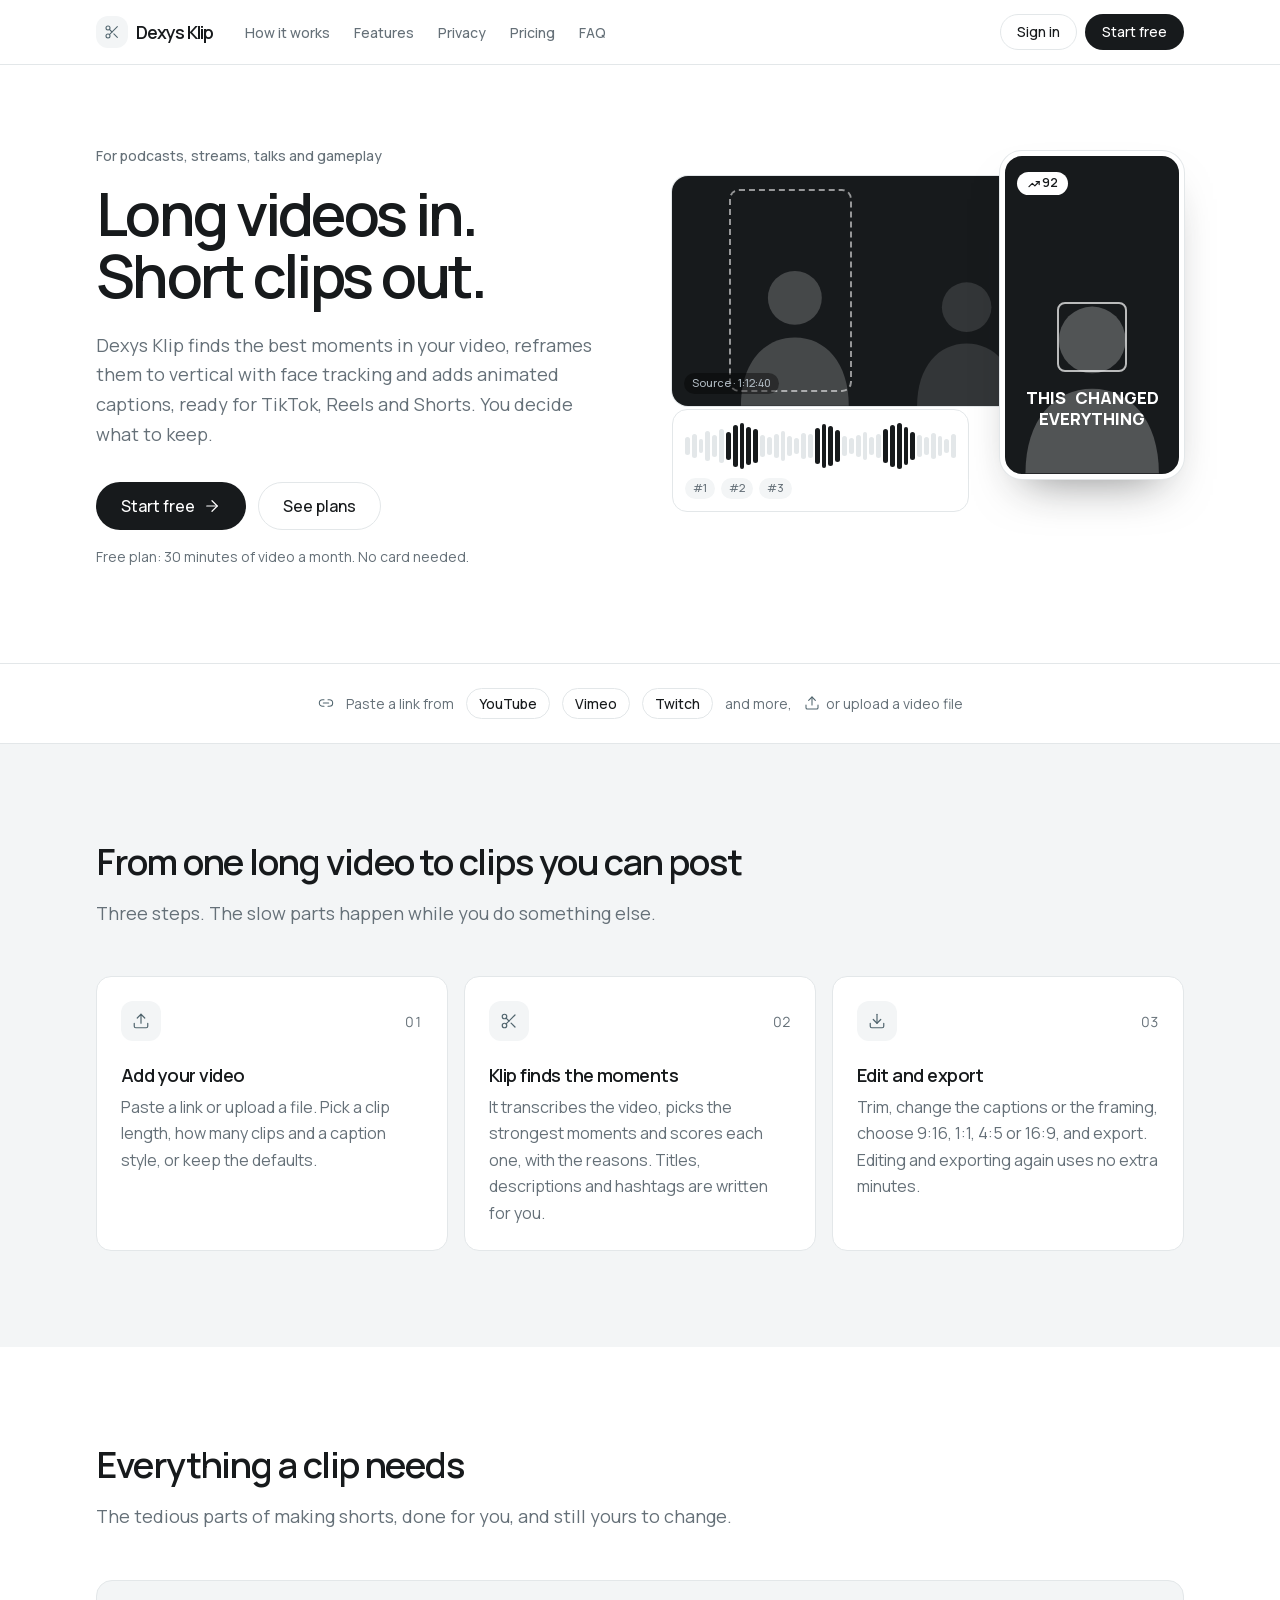
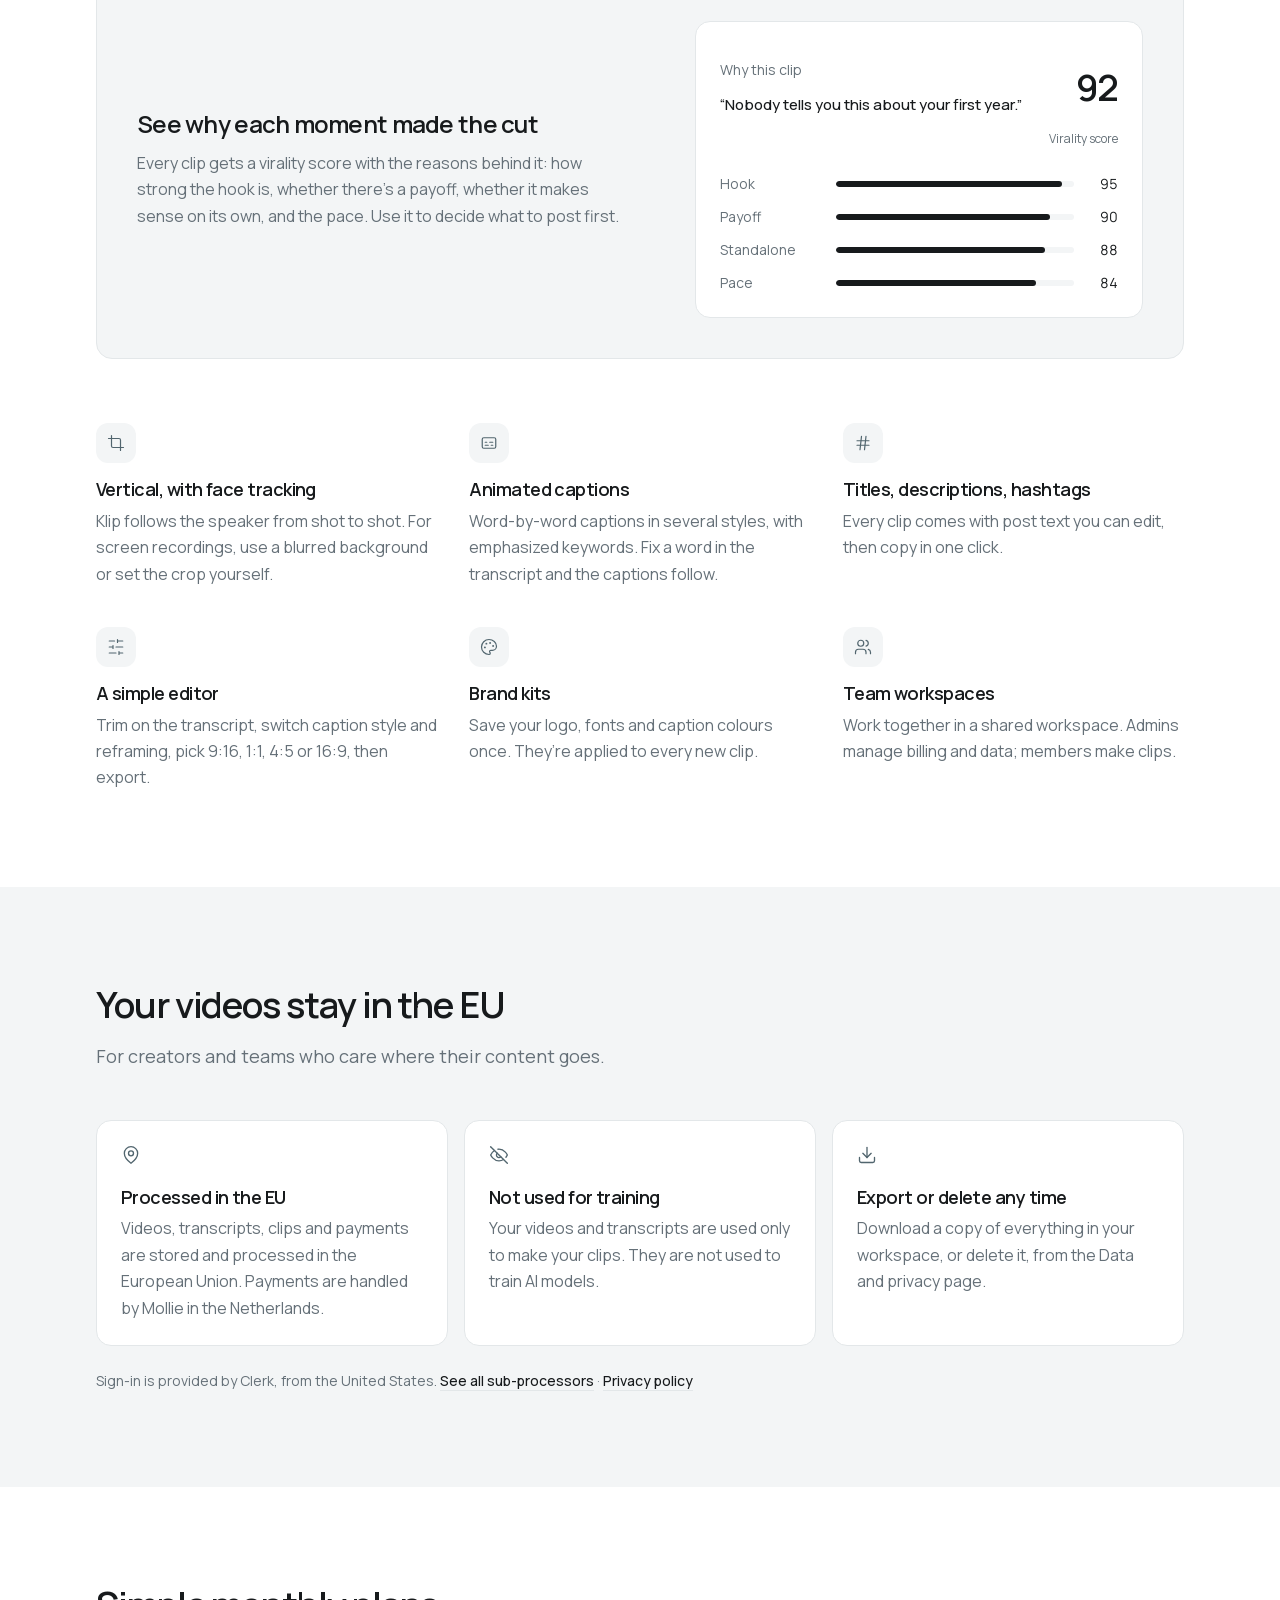
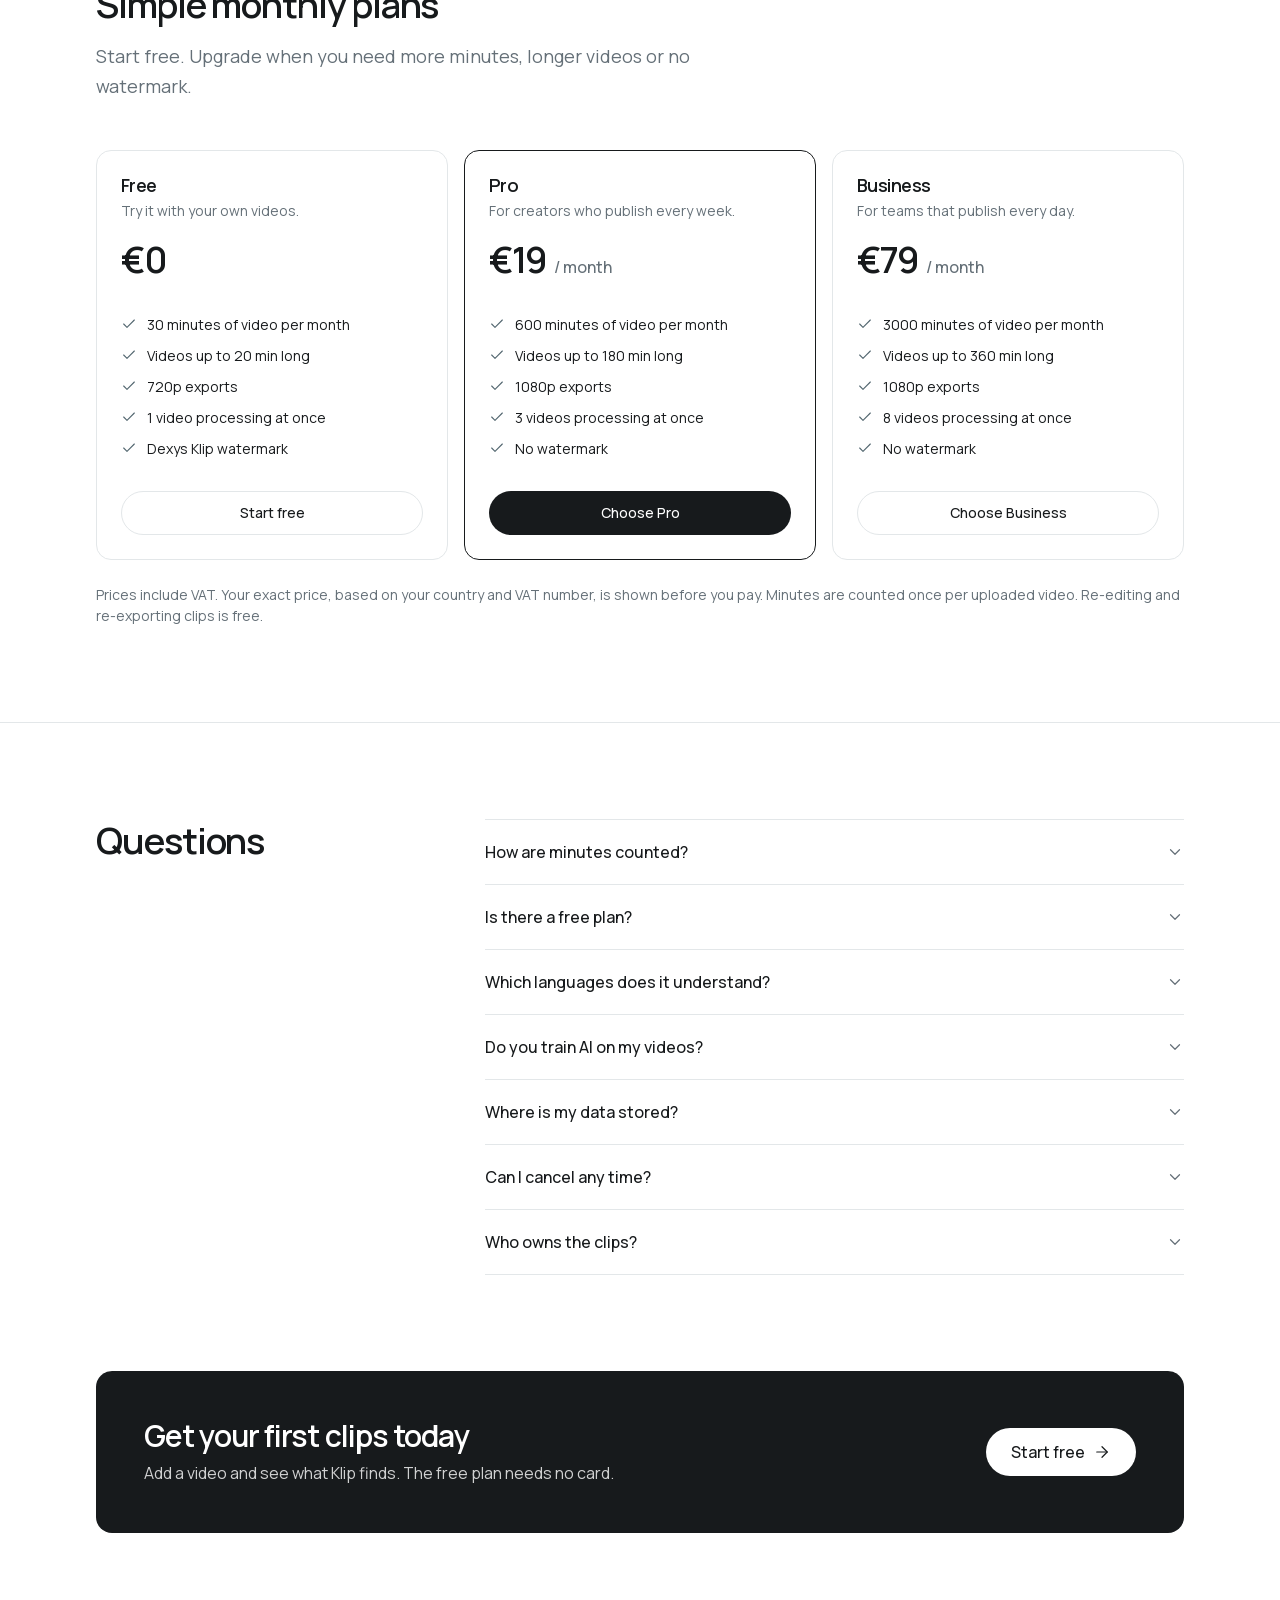
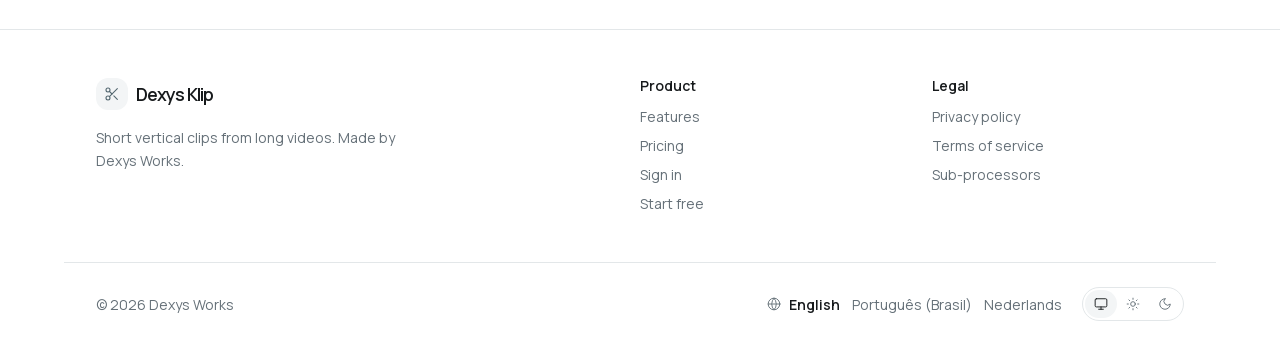
==== index.html @ 5cecc2e5 "Publish the Dexys Klip landing page Static page for klip.dexysworks.com in English, Brazilian Portug" ====
<!doctype html>
<html lang="en">
<head>
<meta charset="utf-8">
<meta name="viewport" content="width=device-width, initial-scale=1">
<title>Dexys Klip: turn long videos into vertical clips</title>
<meta name="description" content="Paste a link or upload a video. Dexys Klip finds the best moments, reframes them to vertical with face tracking and adds animated captions for TikTok, Reels and Shorts. Processed in the EU.">
<link rel="canonical" href="https://klip.dexysworks.com/">
<link rel="alternate" hreflang="en" href="https://klip.dexysworks.com/"><link rel="alternate" hreflang="pt-BR" href="https://klip.dexysworks.com/pt-br/"><link rel="alternate" hreflang="nl" href="https://klip.dexysworks.com/nl/"><link rel="alternate" hreflang="x-default" href="https://klip.dexysworks.com/">
<meta property="og:type" content="website">
<meta property="og:site_name" content="Dexys Klip">
<meta property="og:title" content="Dexys Klip: turn long videos into vertical clips">
<meta property="og:description" content="Paste a link or upload a video. Dexys Klip finds the best moments, reframes them to vertical with face tracking and adds animated captions for TikTok, Reels and Shorts. Processed in the EU.">
<meta property="og:url" content="https://klip.dexysworks.com/">
<meta property="og:locale" content="en_US">
<meta property="og:image" content="https://klip.dexysworks.com/assets/og.png">
<meta property="og:image:width" content="1200">
<meta property="og:image:height" content="630">
<meta property="og:image:alt" content="Dexys Klip: long videos in, short clips out">
<meta name="twitter:card" content="summary_large_image">
<meta name="theme-color" content="#ffffff" media="(prefers-color-scheme: light)">
<meta name="theme-color" content="#171a1c" media="(prefers-color-scheme: dark)">
<link rel="icon" href="/assets/favicon.svg" type="image/svg+xml">
<link rel="preload" href="/assets/fonts/manrope-latin.woff2" as="font" type="font/woff2" crossorigin>
<link rel="stylesheet" href="/assets/style.css">
<script>(function(){try{var t=localStorage.getItem("klip-theme");if(t==="light"||t==="dark")document.documentElement.dataset.theme=t;}catch(e){}})();</script>
<script>(function(){try{if(localStorage.getItem("klip-lang"))return;var l=(navigator.languages||[navigator.language||""])[0].toLowerCase();if(l.indexOf("pt")===0)location.replace("/pt-br/");else if(l.indexOf("nl")===0)location.replace("/nl/");}catch(e){}})();</script><script src="/assets/site.js" defer></script>
</head>
<body>
<a class="skip-link" href="#content">Skip to content</a>
<header class="site-header">
  <div class="wrap header-inner">
    <a class="brand" href="/" aria-label="Dexys Klip home"><span class="brand-tile"><svg width="16" height="16" viewBox="0 0 24 24" fill="none" stroke="currentColor" stroke-width="1.6" stroke-linecap="round" stroke-linejoin="round" aria-hidden="true" focusable="false"><circle cx="6" cy="6" r="3"/><path d="M8.12 8.12 12 12"/><path d="M20 4 8.12 15.88"/><circle cx="6" cy="18" r="3"/><path d="M14.8 14.8 20 20"/></svg></span><span class="brand-name">Dexys Klip</span></a>
    <nav class="header-nav" aria-label="Page sections"><ul><li><a href="#how">How it works</a></li><li><a href="#features">Features</a></li><li><a href="#privacy">Privacy</a></li><li><a href="#pricing">Pricing</a></li><li><a href="#faq">FAQ</a></li></ul></nav>
    <div class="header-actions">
      <a class="signin-text" href="https://app.klip.dexysworks.com/sign-in">Sign in</a>
      <a class="btn btn-ghost signin-btn" href="https://app.klip.dexysworks.com/sign-in">Sign in</a>
      <a class="btn btn-primary btn-compact" href="https://app.klip.dexysworks.com/sign-up">Start free</a>
    </div>
  </div>
</header>
<main id="content">
  <section class="wrap hero" aria-labelledby="hero-title">
    <div>
      <p class="eyebrow">For podcasts, streams, talks and gameplay</p>
      <h1 id="hero-title">Long videos in. Short clips out.</h1>
      <p class="lead">Dexys Klip finds the best moments in your video, reframes them to vertical with face tracking and adds animated captions, ready for TikTok, Reels and Shorts. You decide what to keep.</p>
      <div class="hero-ctas">
        <a class="btn btn-primary btn-large" href="https://app.klip.dexysworks.com/sign-up">Start free <svg width="18" height="18" viewBox="0 0 24 24" fill="none" stroke="currentColor" stroke-width="1.6" stroke-linecap="round" stroke-linejoin="round" aria-hidden="true" focusable="false"><path d="M5 12h14"/><path d="m12 5 7 7-7 7"/></svg></a>
        <a class="btn btn-ghost btn-large" href="#pricing">See plans</a>
      </div>
      <p class="muted small">Free plan: 30 minutes of video a month. No card needed.</p>
    </div>
    <div class="hero-visual" role="img" aria-label="Illustration: a wide podcast video with three highlighted moments on its timeline. One moment becomes a vertical clip that follows the speaker’s face, with word-by-word captions and a virality score of 92.">
  <div aria-hidden="true">
    <div class="source">
      <div class="speakers"><svg class="sp sp-a" viewBox="0 0 100 100" aria-hidden="true" focusable="false"><circle cx="50" cy="40" r="15" fill="currentColor"/><path d="M20 100c0-24 13-38 30-38s30 14 30 38z" fill="currentColor"/></svg><svg class="sp sp-b" viewBox="0 0 100 100" aria-hidden="true" focusable="false"><circle cx="50" cy="40" r="15" fill="currentColor"/><path d="M20 100c0-24 13-38 30-38s30 14 30 38z" fill="currentColor"/></svg></div>
      <div class="crop"></div>
      <span class="source-label">Source · 1:12:40</span>
    </div>
    <div class="timeline card">
      <div class="bars"><span class="" style="height:38%"></span><span class="" style="height:52%"></span><span class="" style="height:30%"></span><span class="" style="height:64%"></span><span class="" style="height:46%"></span><span class="" style="height:72%"></span><span class="on" style="height:58%"></span><span class="on" style="height:88%"></span><span class="on" style="height:94%"></span><span class="on" style="height:80%"></span><span class="on" style="height:70%"></span><span class="" style="height:44%"></span><span class="" style="height:36%"></span><span class="" style="height:50%"></span><span class="" style="height:62%"></span><span class="" style="height:40%"></span><span class="" style="height:34%"></span><span class="" style="height:56%"></span><span class="" style="height:48%"></span><span class="on" style="height:76%"></span><span class="on" style="height:90%"></span><span class="on" style="height:84%"></span><span class="on" style="height:66%"></span><span class="" style="height:42%"></span><span class="" style="height:32%"></span><span class="" style="height:46%"></span><span class="" style="height:58%"></span><span class="" style="height:38%"></span><span class="" style="height:52%"></span><span class="on" style="height:70%"></span><span class="on" style="height:86%"></span><span class="on" style="height:96%"></span><span class="on" style="height:78%"></span><span class="on" style="height:60%"></span><span class="" style="height:44%"></span><span class="" style="height:36%"></span><span class="" style="height:54%"></span><span class="" style="height:40%"></span><span class="" style="height:30%"></span><span class="" style="height:48%"></span></div>
      <div class="moments"><span>#1</span><span>#2</span><span>#3</span></div>
    </div>
    <div class="phone">
      <div class="phone-speaker"><svg class="sp" viewBox="0 0 100 100" aria-hidden="true" focusable="false"><circle cx="50" cy="40" r="15" fill="currentColor"/><path d="M20 100c0-24 13-38 30-38s30 14 30 38z" fill="currentColor"/></svg></div>
      <div class="track"></div>
      <span class="score"><svg width="12" height="12" viewBox="0 0 24 24" fill="none" stroke="currentColor" stroke-width="1.6" stroke-linecap="round" stroke-linejoin="round" aria-hidden="true" focusable="false"><path d="m22 7-8.5 8.5-5-5L2 17"/><path d="M16 7h6v6"/></svg>92</span>
      <p class="caption"><span class="word" style="animation-delay:0s">this</span><span class="word" style="animation-delay:1s">changed</span><span class="word" style="animation-delay:2s">everything</span></p>
    </div>
  </div>
</div>
  </section>

  <div class="sources"><p class="wrap"><svg class="symbol" width="16" height="16" viewBox="0 0 24 24" fill="none" stroke="currentColor" stroke-width="1.6" stroke-linecap="round" stroke-linejoin="round" aria-hidden="true" focusable="false"><path d="M9 17H7A5 5 0 0 1 7 7h2"/><path d="M15 7h2a5 5 0 1 1 0 10h-2"/><path d="M8 12h8"/></svg><span>Paste a link from</span>
    <span class="chip">YouTube</span><span class="chip">Vimeo</span><span class="chip">Twitch</span><span>and more,</span>
    <span class="inline"><svg class="symbol" width="16" height="16" viewBox="0 0 24 24" fill="none" stroke="currentColor" stroke-width="1.6" stroke-linecap="round" stroke-linejoin="round" aria-hidden="true" focusable="false"><path d="M21 15v4a2 2 0 0 1-2 2H5a2 2 0 0 1-2-2v-4"/><path d="m17 8-5-5-5 5"/><path d="M12 3v12"/></svg>or upload a video file</span></p></div>

  <section id="how" class="section band" aria-labelledby="how-title"><div class="wrap">
    <div class="section-head"><h2 id="how-title">From one long video to clips you can post</h2><p>Three steps. The slow parts happen while you do something else.</p></div>
    <ol class="grid-3"><li class="card step"><div class="step-top"><span class="tile"><svg width="18" height="18" viewBox="0 0 24 24" fill="none" stroke="currentColor" stroke-width="1.6" stroke-linecap="round" stroke-linejoin="round" aria-hidden="true" focusable="false"><path d="M21 15v4a2 2 0 0 1-2 2H5a2 2 0 0 1-2-2v-4"/><path d="m17 8-5-5-5 5"/><path d="M12 3v12"/></svg></span><span class="step-n" aria-hidden="true">01</span></div>
      <h3>Add your video</h3><p class="muted">Paste a link or upload a file. Pick a clip length, how many clips and a caption style, or keep the defaults.</p></li><li class="card step"><div class="step-top"><span class="tile"><svg width="18" height="18" viewBox="0 0 24 24" fill="none" stroke="currentColor" stroke-width="1.6" stroke-linecap="round" stroke-linejoin="round" aria-hidden="true" focusable="false"><circle cx="6" cy="6" r="3"/><path d="M8.12 8.12 12 12"/><path d="M20 4 8.12 15.88"/><circle cx="6" cy="18" r="3"/><path d="M14.8 14.8 20 20"/></svg></span><span class="step-n" aria-hidden="true">02</span></div>
      <h3>Klip finds the moments</h3><p class="muted">It transcribes the video, picks the strongest moments and scores each one, with the reasons. Titles, descriptions and hashtags are written for you.</p></li><li class="card step"><div class="step-top"><span class="tile"><svg width="18" height="18" viewBox="0 0 24 24" fill="none" stroke="currentColor" stroke-width="1.6" stroke-linecap="round" stroke-linejoin="round" aria-hidden="true" focusable="false"><path d="M21 15v4a2 2 0 0 1-2 2H5a2 2 0 0 1-2-2v-4"/><path d="m7 10 5 5 5-5"/><path d="M12 15V3"/></svg></span><span class="step-n" aria-hidden="true">03</span></div>
      <h3>Edit and export</h3><p class="muted">Trim, change the captions or the framing, choose 9:16, 1:1, 4:5 or 16:9, and export. Editing and exporting again uses no extra minutes.</p></li></ol>
  </div></section>

  <section id="features" class="section" aria-labelledby="features-title"><div class="wrap">
    <div class="section-head"><h2 id="features-title">Everything a clip needs</h2><p>The tedious parts of making shorts, done for you, and still yours to change.</p></div>
    <div class="showcase"><div><h3>See why each moment made the cut</h3><p class="muted">Every clip gets a virality score with the reasons behind it: how strong the hook is, whether there’s a payoff, whether it makes sense on its own, and the pace. Use it to decide what to post first.</p></div><div class="score-card card" role="img" aria-label="Example score breakdown for one clip: virality score 92, with hook 95, payoff 90, standalone 88 and pace 84.">
  <div aria-hidden="true">
    <div class="score-head">
      <div><p class="muted small">Why this clip</p><p class="hook">“Nobody tells you this about your first year.”</p></div>
      <div class="score-total"><p class="score-number">92</p><p class="muted xsmall">Virality score</p></div>
    </div>
    <div class="metrics"><div class="metric"><span class="metric-label">Hook</span><span class="metric-bar"><span style="width:95%"></span></span><span class="metric-value">95</span></div><div class="metric"><span class="metric-label">Payoff</span><span class="metric-bar"><span style="width:90%"></span></span><span class="metric-value">90</span></div><div class="metric"><span class="metric-label">Standalone</span><span class="metric-bar"><span style="width:88%"></span></span><span class="metric-value">88</span></div><div class="metric"><span class="metric-label">Pace</span><span class="metric-bar"><span style="width:84%"></span></span><span class="metric-value">84</span></div></div>
  </div>
</div></div>
    <ul class="features"><li><span class="tile"><svg width="18" height="18" viewBox="0 0 24 24" fill="none" stroke="currentColor" stroke-width="1.6" stroke-linecap="round" stroke-linejoin="round" aria-hidden="true" focusable="false"><path d="M6 2v14a2 2 0 0 0 2 2h14"/><path d="M18 22V8a2 2 0 0 0-2-2H2"/></svg></span><h3>Vertical, with face tracking</h3><p class="muted">Klip follows the speaker from shot to shot. For screen recordings, use a blurred background or set the crop yourself.</p></li><li><span class="tile"><svg width="18" height="18" viewBox="0 0 24 24" fill="none" stroke="currentColor" stroke-width="1.6" stroke-linecap="round" stroke-linejoin="round" aria-hidden="true" focusable="false"><rect width="18" height="14" x="3" y="5" rx="2"/><path d="M7 15h4M15 15h2M7 11h2M13 11h4"/></svg></span><h3>Animated captions</h3><p class="muted">Word-by-word captions in several styles, with emphasized keywords. Fix a word in the transcript and the captions follow.</p></li><li><span class="tile"><svg width="18" height="18" viewBox="0 0 24 24" fill="none" stroke="currentColor" stroke-width="1.6" stroke-linecap="round" stroke-linejoin="round" aria-hidden="true" focusable="false"><path d="M4 9h16M4 15h16M10 3 8 21M16 3l-2 18"/></svg></span><h3>Titles, descriptions, hashtags</h3><p class="muted">Every clip comes with post text you can edit, then copy in one click.</p></li><li><span class="tile"><svg width="18" height="18" viewBox="0 0 24 24" fill="none" stroke="currentColor" stroke-width="1.6" stroke-linecap="round" stroke-linejoin="round" aria-hidden="true" focusable="false"><path d="M21 4h-7M10 4H3M21 12h-9M8 12H3M21 20h-5M12 20H3M14 2v4M8 10v4M16 18v4"/></svg></span><h3>A simple editor</h3><p class="muted">Trim on the transcript, switch caption style and reframing, pick 9:16, 1:1, 4:5 or 16:9, then export.</p></li><li><span class="tile"><svg width="18" height="18" viewBox="0 0 24 24" fill="none" stroke="currentColor" stroke-width="1.6" stroke-linecap="round" stroke-linejoin="round" aria-hidden="true" focusable="false"><circle cx="13.5" cy="6.5" r=".5" fill="currentColor"/><circle cx="17.5" cy="10.5" r=".5" fill="currentColor"/><circle cx="8.5" cy="7.5" r=".5" fill="currentColor"/><circle cx="6.5" cy="12.5" r=".5" fill="currentColor"/><path d="M12 2C6.5 2 2 6.5 2 12s4.5 10 10 10c.93 0 1.65-.75 1.65-1.69 0-.44-.18-.83-.44-1.12-.29-.29-.44-.65-.44-1.13a1.64 1.64 0 0 1 1.67-1.67h2c3.05 0 5.55-2.5 5.55-5.55C21.97 6.01 17.46 2 12 2z"/></svg></span><h3>Brand kits</h3><p class="muted">Save your logo, fonts and caption colours once. They’re applied to every new clip.</p></li><li><span class="tile"><svg width="18" height="18" viewBox="0 0 24 24" fill="none" stroke="currentColor" stroke-width="1.6" stroke-linecap="round" stroke-linejoin="round" aria-hidden="true" focusable="false"><path d="M16 21v-2a4 4 0 0 0-4-4H6a4 4 0 0 0-4 4v2"/><circle cx="9" cy="7" r="4"/><path d="M22 21v-2a4 4 0 0 0-3-3.87"/><path d="M16 3.13a4 4 0 0 1 0 7.75"/></svg></span><h3>Team workspaces</h3><p class="muted">Work together in a shared workspace. Admins manage billing and data; members make clips.</p></li></ul>
  </div></section>

  <section id="privacy" class="section band" aria-labelledby="privacy-title"><div class="wrap">
    <div class="section-head"><h2 id="privacy-title">Your videos stay in the EU</h2><p>For creators and teams who care where their content goes.</p></div>
    <ul class="grid-3"><li class="card"><span class="symbol"><svg width="20" height="20" viewBox="0 0 24 24" fill="none" stroke="currentColor" stroke-width="1.6" stroke-linecap="round" stroke-linejoin="round" aria-hidden="true" focusable="false"><path d="M20 10c0 6-8 12-8 12s-8-6-8-12a8 8 0 0 1 16 0Z"/><circle cx="12" cy="10" r="3"/></svg></span><h3>Processed in the EU</h3><p class="muted">Videos, transcripts, clips and payments are stored and processed in the European Union. Payments are handled by Mollie in the Netherlands.</p></li><li class="card"><span class="symbol"><svg width="20" height="20" viewBox="0 0 24 24" fill="none" stroke="currentColor" stroke-width="1.6" stroke-linecap="round" stroke-linejoin="round" aria-hidden="true" focusable="false"><path d="M9.88 9.88a3 3 0 1 0 4.24 4.24"/><path d="M10.73 5.08A10.4 10.4 0 0 1 12 5c7 0 10 7 10 7a13.2 13.2 0 0 1-1.67 2.68"/><path d="M6.61 6.61A13.5 13.5 0 0 0 2 12s3 7 10 7a9.7 9.7 0 0 0 5.39-1.61"/><path d="m2 2 20 20"/></svg></span><h3>Not used for training</h3><p class="muted">Your videos and transcripts are used only to make your clips. They are not used to train AI models.</p></li><li class="card"><span class="symbol"><svg width="20" height="20" viewBox="0 0 24 24" fill="none" stroke="currentColor" stroke-width="1.6" stroke-linecap="round" stroke-linejoin="round" aria-hidden="true" focusable="false"><path d="M21 15v4a2 2 0 0 1-2 2H5a2 2 0 0 1-2-2v-4"/><path d="m7 10 5 5 5-5"/><path d="M12 15V3"/></svg></span><h3>Export or delete any time</h3><p class="muted">Download a copy of everything in your workspace, or delete it, from the Data and privacy page.</p></li></ul>
    <p class="note">Sign-in is provided by Clerk, from the United States. <a href="https://app.klip.dexysworks.com/subprocessors">See all sub-processors</a> · <a href="https://app.klip.dexysworks.com/privacy">Privacy policy</a></p>
  </div></section>

  <section id="pricing" class="section" aria-labelledby="pricing-title"><div class="wrap">
    <div class="section-head"><h2 id="pricing-title">Simple monthly plans</h2><p>Start free. Upgrade when you need more minutes, longer videos or no watermark.</p></div>
    <ul class="grid-3 plans"><li class="card plan"><h3>Free</h3><p class="muted small">Try it with your own videos.</p>
      <p class="price">€0</p><ul class="plan-features"><li><svg width="16" height="16" viewBox="0 0 24 24" fill="none" stroke="currentColor" stroke-width="1.6" stroke-linecap="round" stroke-linejoin="round" aria-hidden="true" focusable="false"><path d="M20 6 9 17l-5-5"/></svg>30 minutes of video per month</li><li><svg width="16" height="16" viewBox="0 0 24 24" fill="none" stroke="currentColor" stroke-width="1.6" stroke-linecap="round" stroke-linejoin="round" aria-hidden="true" focusable="false"><path d="M20 6 9 17l-5-5"/></svg>Videos up to 20 min long</li><li><svg width="16" height="16" viewBox="0 0 24 24" fill="none" stroke="currentColor" stroke-width="1.6" stroke-linecap="round" stroke-linejoin="round" aria-hidden="true" focusable="false"><path d="M20 6 9 17l-5-5"/></svg>720p exports</li><li><svg width="16" height="16" viewBox="0 0 24 24" fill="none" stroke="currentColor" stroke-width="1.6" stroke-linecap="round" stroke-linejoin="round" aria-hidden="true" focusable="false"><path d="M20 6 9 17l-5-5"/></svg>1 video processing at once</li><li><svg width="16" height="16" viewBox="0 0 24 24" fill="none" stroke="currentColor" stroke-width="1.6" stroke-linecap="round" stroke-linejoin="round" aria-hidden="true" focusable="false"><path d="M20 6 9 17l-5-5"/></svg>Dexys Klip watermark</li></ul>
      <a class="btn btn-ghost btn-block" href="https://app.klip.dexysworks.com/sign-up">Start free</a></li><li class="card plan featured"><h3>Pro</h3><p class="muted small">For creators who publish every week.</p>
      <p class="price">€19 <span class="per">/ month</span></p><ul class="plan-features"><li><svg width="16" height="16" viewBox="0 0 24 24" fill="none" stroke="currentColor" stroke-width="1.6" stroke-linecap="round" stroke-linejoin="round" aria-hidden="true" focusable="false"><path d="M20 6 9 17l-5-5"/></svg>600 minutes of video per month</li><li><svg width="16" height="16" viewBox="0 0 24 24" fill="none" stroke="currentColor" stroke-width="1.6" stroke-linecap="round" stroke-linejoin="round" aria-hidden="true" focusable="false"><path d="M20 6 9 17l-5-5"/></svg>Videos up to 180 min long</li><li><svg width="16" height="16" viewBox="0 0 24 24" fill="none" stroke="currentColor" stroke-width="1.6" stroke-linecap="round" stroke-linejoin="round" aria-hidden="true" focusable="false"><path d="M20 6 9 17l-5-5"/></svg>1080p exports</li><li><svg width="16" height="16" viewBox="0 0 24 24" fill="none" stroke="currentColor" stroke-width="1.6" stroke-linecap="round" stroke-linejoin="round" aria-hidden="true" focusable="false"><path d="M20 6 9 17l-5-5"/></svg>3 videos processing at once</li><li><svg width="16" height="16" viewBox="0 0 24 24" fill="none" stroke="currentColor" stroke-width="1.6" stroke-linecap="round" stroke-linejoin="round" aria-hidden="true" focusable="false"><path d="M20 6 9 17l-5-5"/></svg>No watermark</li></ul>
      <a class="btn btn-primary btn-block" href="https://app.klip.dexysworks.com/sign-up?redirect_url=%2Fbilling%3Fplan%3Dpro">Choose Pro</a></li><li class="card plan"><h3>Business</h3><p class="muted small">For teams that publish every day.</p>
      <p class="price">€79 <span class="per">/ month</span></p><ul class="plan-features"><li><svg width="16" height="16" viewBox="0 0 24 24" fill="none" stroke="currentColor" stroke-width="1.6" stroke-linecap="round" stroke-linejoin="round" aria-hidden="true" focusable="false"><path d="M20 6 9 17l-5-5"/></svg>3000 minutes of video per month</li><li><svg width="16" height="16" viewBox="0 0 24 24" fill="none" stroke="currentColor" stroke-width="1.6" stroke-linecap="round" stroke-linejoin="round" aria-hidden="true" focusable="false"><path d="M20 6 9 17l-5-5"/></svg>Videos up to 360 min long</li><li><svg width="16" height="16" viewBox="0 0 24 24" fill="none" stroke="currentColor" stroke-width="1.6" stroke-linecap="round" stroke-linejoin="round" aria-hidden="true" focusable="false"><path d="M20 6 9 17l-5-5"/></svg>1080p exports</li><li><svg width="16" height="16" viewBox="0 0 24 24" fill="none" stroke="currentColor" stroke-width="1.6" stroke-linecap="round" stroke-linejoin="round" aria-hidden="true" focusable="false"><path d="M20 6 9 17l-5-5"/></svg>8 videos processing at once</li><li><svg width="16" height="16" viewBox="0 0 24 24" fill="none" stroke="currentColor" stroke-width="1.6" stroke-linecap="round" stroke-linejoin="round" aria-hidden="true" focusable="false"><path d="M20 6 9 17l-5-5"/></svg>No watermark</li></ul>
      <a class="btn btn-ghost btn-block" href="https://app.klip.dexysworks.com/sign-up?redirect_url=%2Fbilling%3Fplan%3Dbusiness">Choose Business</a></li></ul>
    <p class="note">Prices include VAT. Your exact price, based on your country and VAT number, is shown before you pay. Minutes are counted once per uploaded video. Re-editing and re-exporting clips is free.</p>
  </div></section>

  <section id="faq" class="section faq-section" aria-labelledby="faq-title"><div class="wrap faq-grid">
    <h2 id="faq-title">Questions</h2>
    <div class="faq"><details><summary>How are minutes counted?<svg class="chev" width="18" height="18" viewBox="0 0 24 24" fill="none" stroke="currentColor" stroke-width="1.6" stroke-linecap="round" stroke-linejoin="round" aria-hidden="true" focusable="false"><path d="m6 9 6 6 6-6"/></svg></summary><p class="muted">By the length of each video you add, once. Finding clips again, editing and exporting don’t use more minutes. Your minutes reset every month.</p></details><details><summary>Is there a free plan?<svg class="chev" width="18" height="18" viewBox="0 0 24 24" fill="none" stroke="currentColor" stroke-width="1.6" stroke-linecap="round" stroke-linejoin="round" aria-hidden="true" focusable="false"><path d="m6 9 6 6 6-6"/></svg></summary><p class="muted">Yes. Free includes 30 minutes of video a month, videos up to 20 minutes long, 720p exports and a watermark. No card needed.</p></details><details><summary>Which languages does it understand?<svg class="chev" width="18" height="18" viewBox="0 0 24 24" fill="none" stroke="currentColor" stroke-width="1.6" stroke-linecap="round" stroke-linejoin="round" aria-hidden="true" focusable="false"><path d="m6 9 6 6 6-6"/></svg></summary><p class="muted">Videos are transcribed in 15 languages, including English, Portuguese, Spanish, French, German and Dutch. Klip detects the language, or you choose it. The app itself is in English, Brazilian Portuguese and Dutch.</p></details><details><summary>Do you train AI on my videos?<svg class="chev" width="18" height="18" viewBox="0 0 24 24" fill="none" stroke="currentColor" stroke-width="1.6" stroke-linecap="round" stroke-linejoin="round" aria-hidden="true" focusable="false"><path d="m6 9 6 6 6-6"/></svg></summary><p class="muted">No. Your content is used only to make your clips, and our AI providers don’t use it for training either.</p></details><details><summary>Where is my data stored?<svg class="chev" width="18" height="18" viewBox="0 0 24 24" fill="none" stroke="currentColor" stroke-width="1.6" stroke-linecap="round" stroke-linejoin="round" aria-hidden="true" focusable="false"><path d="m6 9 6 6 6-6"/></svg></summary><p class="muted">In the EU: videos, transcripts, clips and payments. Sign-in runs on Clerk in the United States, under the EU–US Data Privacy Framework.</p></details><details><summary>Can I cancel any time?<svg class="chev" width="18" height="18" viewBox="0 0 24 24" fill="none" stroke="currentColor" stroke-width="1.6" stroke-linecap="round" stroke-linejoin="round" aria-hidden="true" focusable="false"><path d="m6 9 6 6 6-6"/></svg></summary><p class="muted">Yes. Paid plans renew monthly until you cancel from the billing page. You keep your plan until the end of the month you paid for.</p></details><details><summary>Who owns the clips?<svg class="chev" width="18" height="18" viewBox="0 0 24 24" fill="none" stroke="currentColor" stroke-width="1.6" stroke-linecap="round" stroke-linejoin="round" aria-hidden="true" focusable="false"><path d="m6 9 6 6 6-6"/></svg></summary><p class="muted">You do. You keep all rights to your videos and to the clips you make.</p></details></div>
  </div></section>

  <section class="wrap cta-wrap" aria-labelledby="cta-title"><div class="cta">
    <div><h2 id="cta-title">Get your first clips today</h2><p>Add a video and see what Klip finds. The free plan needs no card.</p></div>
    <a class="btn btn-inverse btn-large" href="https://app.klip.dexysworks.com/sign-up">Start free <svg width="18" height="18" viewBox="0 0 24 24" fill="none" stroke="currentColor" stroke-width="1.6" stroke-linecap="round" stroke-linejoin="round" aria-hidden="true" focusable="false"><path d="M5 12h14"/><path d="m12 5 7 7-7 7"/></svg></a>
  </div></section>
</main>
<footer class="site-footer">
  <div class="wrap footer-grid">
    <div class="footer-brand"><a class="brand" href="/" aria-label="Dexys Klip home"><span class="brand-tile"><svg width="16" height="16" viewBox="0 0 24 24" fill="none" stroke="currentColor" stroke-width="1.6" stroke-linecap="round" stroke-linejoin="round" aria-hidden="true" focusable="false"><circle cx="6" cy="6" r="3"/><path d="M8.12 8.12 12 12"/><path d="M20 4 8.12 15.88"/><circle cx="6" cy="18" r="3"/><path d="M14.8 14.8 20 20"/></svg></span><span class="brand-name">Dexys Klip</span></a><p class="muted">Short vertical clips from long videos. Made by Dexys Works.</p></div>
    <nav aria-labelledby="footer-product"><h2 id="footer-product">Product</h2><ul>
      <li><a href="/#features">Features</a></li>
      <li><a href="/#pricing">Pricing</a></li>
      <li><a href="https://app.klip.dexysworks.com/sign-in">Sign in</a></li>
      <li><a href="https://app.klip.dexysworks.com/sign-up">Start free</a></li></ul></nav>
    <nav aria-labelledby="footer-legal"><h2 id="footer-legal">Legal</h2><ul>
      <li><a href="https://app.klip.dexysworks.com/privacy">Privacy policy</a></li>
      <li><a href="https://app.klip.dexysworks.com/terms">Terms of service</a></li>
      <li><a href="https://app.klip.dexysworks.com/subprocessors">Sub-processors</a></li></ul></nav>
  </div>
  <div class="wrap footer-bottom">
    <p>© <span data-year>2026</span> Dexys Works</p>
    <div class="footer-settings"><nav class="lang-switch" aria-label="Language"><svg width="14" height="14" viewBox="0 0 24 24" fill="none" stroke="currentColor" stroke-width="1.6" stroke-linecap="round" stroke-linejoin="round" aria-hidden="true" focusable="false"><circle cx="12" cy="12" r="10"/><path d="M12 2a14.5 14.5 0 0 0 0 20 14.5 14.5 0 0 0 0-20"/><path d="M2 12h20"/></svg><ul><li><a href="/" hreflang="en" lang="en" data-lang="en" aria-current="page">English</a></li><li><a href="/pt-br/" hreflang="pt-BR" lang="pt-BR" data-lang="pt-BR">Português (Brasil)</a></li><li><a href="/nl/" hreflang="nl" lang="nl" data-lang="nl">Nederlands</a></li></ul></nav><div class="theme-switch" role="group" aria-label="Theme" hidden><button type="button" data-theme-value="system" aria-label="Use system theme" title="Use system theme" aria-pressed="true"><svg width="14" height="14" viewBox="0 0 24 24" fill="none" stroke="currentColor" stroke-width="1.6" stroke-linecap="round" stroke-linejoin="round" aria-hidden="true" focusable="false"><rect width="20" height="14" x="2" y="3" rx="2"/><path d="M8 21h8M12 17v4"/></svg></button><button type="button" data-theme-value="light" aria-label="Light theme" title="Light theme" aria-pressed="false"><svg width="14" height="14" viewBox="0 0 24 24" fill="none" stroke="currentColor" stroke-width="1.6" stroke-linecap="round" stroke-linejoin="round" aria-hidden="true" focusable="false"><circle cx="12" cy="12" r="4"/><path d="M12 2v2M12 20v2M4.93 4.93l1.41 1.41M17.66 17.66l1.41 1.41M2 12h2M20 12h2M6.34 17.66l-1.41 1.41M19.07 4.93l-1.41 1.41"/></svg></button><button type="button" data-theme-value="dark" aria-label="Dark theme" title="Dark theme" aria-pressed="false"><svg width="14" height="14" viewBox="0 0 24 24" fill="none" stroke="currentColor" stroke-width="1.6" stroke-linecap="round" stroke-linejoin="round" aria-hidden="true" focusable="false"><path d="M12 3a6 6 0 0 0 9 9 9 9 0 1 1-9-9Z"/></svg></button></div></div>
  </div>
</footer>
<script type="application/ld+json">{"@context": "https://schema.org", "@type": "SoftwareApplication", "name": "Dexys Klip", "url": "https://klip.dexysworks.com/", "inLanguage": "en", "applicationCategory": "MultimediaApplication", "operatingSystem": "Web", "description": "Paste a link or upload a video. Dexys Klip finds the best moments, reframes them to vertical with face tracking and adds animated captions for TikTok, Reels and Shorts. Processed in the EU.", "publisher": {"@type": "Organization", "name": "Dexys Works", "url": "https://dexysworks.com"}, "offers": [{"@type": "Offer", "name": "Free", "price": 0, "priceCurrency": "EUR"}, {"@type": "Offer", "name": "Pro", "price": 19, "priceCurrency": "EUR"}, {"@type": "Offer", "name": "Business", "price": 79, "priceCurrency": "EUR"}]}</script>
</body>
</html>
---- assets/style.css ----
/* Dexys Klip landing page. Dexys Works design system tokens, the same as the app (apps/web/src/app/globals.css):
   monochrome ink on neutral, no accent hue, hierarchy from type, background changes and 1px borders. */

@font-face { font-family: "Manrope"; font-style: normal; font-weight: 200 800; font-display: swap;
  src: url("/assets/fonts/manrope-latin.woff2") format("woff2");
  unicode-range: U+0000-00FF, U+0131, U+0152-0153, U+02BB-02BC, U+02C6, U+02DA, U+02DC, U+0304, U+0308, U+0329, U+2000-206F, U+20AC, U+2122, U+2191, U+2193, U+2212, U+2215, U+FEFF, U+FFFD; }
@font-face { font-family: "Manrope"; font-style: normal; font-weight: 200 800; font-display: swap;
  src: url("/assets/fonts/manrope-latin-ext.woff2") format("woff2");
  unicode-range: U+0100-02BA, U+02BD-02C5, U+02C7-02CC, U+02CE-02D7, U+02DD-02FF, U+0304, U+0308, U+0329, U+1D00-1DBF, U+1E00-1E9F, U+1EF2-1EFF, U+2020, U+20A0-20AB, U+20AD-20C4, U+2113, U+2C60-2C7F, U+A720-A7FF; }

:root {
  color-scheme: light;
  --bg: #ffffff;
  --surface: #ffffff;
  --surface-2: #f3f5f6;
  --line: #e3e7e9;
  --text: #171a1c;
  --muted: #657078;      /* 4.9:1 on white, 4.5:1 on surface-2 */
  --accent: #171a1c;     /* emphasis is ink */
  --accent-ink: #ffffff;
  --accent-hover: #3c4348;
  --symbol: #51656e;
  --focus: #63798a;
  --ink: #171a1c;
  --on-ink-muted: #adb7bf;
  --video-frame: #171a1c; /* fixed dark ground for the video illustrations */
  --radius-tile: 15px;
  --radius-tile-sm: 12px;
  --radius-panel: 16px;
  --radius-pill: 32px;
  --font: "Manrope", "Helvetica Neue", Arial, sans-serif;
}
/* Dark theme: by the OS setting unless a theme was picked (data-theme on <html>, set before first paint). */
@media (prefers-color-scheme: dark) {
  :root:not([data-theme="light"]) {
    color-scheme: dark;
    --bg: #171a1c; --surface: #171a1c; --surface-2: #22272a; --line: #30363a; --text: #f1f3f5; --muted: #adb7bf;
    --accent: #f1f3f5; --accent-ink: #171a1c; --accent-hover: #d5dce1; --symbol: #9daeb9; --focus: #8a9cab;
    --video-frame: #0b0d0e; /* darker than the page so the frames stay visible */
  }
}
:root[data-theme="dark"] {
  color-scheme: dark;
  --bg: #171a1c; --surface: #171a1c; --surface-2: #22272a; --line: #30363a; --text: #f1f3f5; --muted: #adb7bf;
  --accent: #f1f3f5; --accent-ink: #171a1c; --accent-hover: #d5dce1; --symbol: #9daeb9; --focus: #8a9cab;
  --video-frame: #0b0d0e;
}

*, *::before, *::after { box-sizing: border-box; }
html { -webkit-text-size-adjust: 100%; scroll-behavior: smooth; }
body { margin: 0; background: var(--bg); color: var(--text); font: 400 16px/1.5 var(--font); -webkit-font-smoothing: antialiased; }
h1, h2, h3, p, ul, ol { margin: 0; }
ul, ol { padding: 0; list-style: none; }
h1, h2, h3 { font-weight: 600; letter-spacing: -0.03em; line-height: 1.15; }
a { color: inherit; }
svg { flex-shrink: 0; }
img { max-width: 100%; }
::selection { background: var(--accent); color: var(--accent-ink); }
:focus-visible { outline: 3px solid var(--focus); outline-offset: 6px; border-radius: 4px; }

.wrap { width: 100%; max-width: 72rem; margin: 0 auto; padding: 0 16px; }
@media (min-width: 640px) { .wrap { padding: 0 32px; } }
.muted { color: var(--muted); }
.small { font-size: 14px; }
.xsmall { font-size: 12px; }
.symbol { color: var(--symbol); }
.card { background: var(--surface); border: 1px solid var(--line); border-radius: var(--radius-tile); }
.tile { display: grid; place-items: center; width: 40px; height: 40px; border-radius: var(--radius-tile-sm); background: var(--surface-2); color: var(--symbol); }

.skip-link { position: absolute; left: 16px; top: -60px; z-index: 60; padding: 8px 16px; border-radius: var(--radius-pill);
  background: var(--accent); color: var(--accent-ink); font-size: 14px; font-weight: 500; text-decoration: none; }
.skip-link:focus { top: 12px; }

/* Buttons */
.btn { display: inline-flex; align-items: center; justify-content: center; gap: 8px; white-space: nowrap; height: 36px; padding: 0 16px;
  border-radius: var(--radius-pill); border: 1px solid transparent; font: 500 14px/1 var(--font); text-decoration: none;
  transition: background-color .2s, color .2s, opacity .2s; cursor: pointer; }
.btn-primary { background: var(--accent); color: var(--accent-ink); }
.btn-primary:hover { background: var(--accent-hover); }
.btn-ghost { background: var(--surface); color: var(--text); border-color: var(--line); }
.btn-ghost:hover { background: var(--surface-2); }
.btn-inverse { background: var(--accent-ink); color: var(--accent); }
.btn-inverse:hover { opacity: .9; }
.btn-inverse:focus-visible { outline-color: var(--accent-ink); }
.btn-large { height: 48px; padding: 0 24px; font-size: 16px; }
.btn-block { width: 100%; height: 44px; }
.btn-compact { padding: 0 14px; }
@media (min-width: 640px) { .btn-compact { padding: 0 16px; } }

/* Header */
.site-header { position: sticky; top: 0; z-index: 40; border-bottom: 1px solid var(--line);
  background: color-mix(in srgb, var(--bg) 85%, transparent); -webkit-backdrop-filter: blur(12px); backdrop-filter: blur(12px); }
.header-inner { display: flex; align-items: center; gap: 16px; height: 64px; }
@media (min-width: 1024px) { .header-inner { gap: 32px; } }
.brand { display: flex; align-items: center; gap: 8px; flex-shrink: 0; text-decoration: none; border-radius: var(--radius-tile-sm); }
.brand-tile { display: grid; place-items: center; width: 32px; height: 32px; border-radius: var(--radius-tile-sm); background: var(--surface-2); color: var(--symbol); }
.brand-name { font-size: 18px; font-weight: 600; letter-spacing: -1px; line-height: 1; }
.header-nav { display: none; }
@media (min-width: 1024px) { .header-nav { display: block; } }
.header-nav ul { display: flex; gap: 24px; font-size: 14px; font-weight: 500; }
.header-nav a, .signin-text { color: var(--muted); text-decoration: none; transition: color .2s; }
.header-nav a:hover, .signin-text:hover { color: var(--text); }
.header-actions { margin-left: auto; display: flex; align-items: center; gap: 12px; }
.signin-text { font-size: 14px; font-weight: 500; }
.signin-btn { display: none; }
@media (min-width: 640px) { .signin-text { display: none; } .signin-btn { display: inline-flex; } .header-actions { gap: 8px; } }

/* Hero */
.hero { display: grid; align-items: center; gap: 56px; padding-top: 48px; padding-bottom: 64px; }
@media (min-width: 640px) { .hero { padding-top: 80px; } }
@media (min-width: 1024px) { .hero { grid-template-columns: 1fr 1fr; gap: 64px; padding-bottom: 96px; } }
.eyebrow { font-size: 14px; font-weight: 500; color: var(--muted); }
.hero h1 { margin-top: 16px; font-size: 2.6rem; line-height: 1.04; letter-spacing: -0.045em; }
@media (min-width: 640px) { .hero h1 { font-size: 3.75rem; } }
.lead { margin-top: 24px; max-width: 36rem; font-size: 18px; line-height: 1.65; color: var(--muted); }
.hero-ctas { display: flex; flex-wrap: wrap; gap: 12px; margin: 32px 0 16px; }

/* Hero illustration. Percentages keep it proportional at every width; the phone uses container units. */
.hero-visual { position: relative; width: 100%; max-width: 540px; aspect-ratio: 5 / 4; margin: 0 auto; }
.source { position: absolute; left: 0; top: 6%; width: 80%; aspect-ratio: 16 / 9; overflow: hidden; border-radius: var(--radius-panel);
  background: var(--video-frame); box-shadow: 0 0 0 1px var(--line); }
.speakers { position: absolute; inset: auto 0 0 0; height: 78%; display: flex; align-items: flex-end; justify-content: space-around; padding: 0 8%; }
.sp { height: 100%; color: rgb(255 255 255 / .2); }
.sp-b { height: 92%; color: rgb(255 255 255 / .12); }
.crop { position: absolute; top: 6%; bottom: 6%; left: 14%; width: 30%; border: 2px dashed rgb(255 255 255 / .55); border-radius: 10px; }
.source-label { position: absolute; left: 12px; bottom: 12px; padding: 2px 8px; border-radius: 999px; background: rgb(0 0 0 / .4);
  color: var(--on-ink-muted); font-size: 11px; font-weight: 500; }
.timeline { position: absolute; left: 0; top: 63%; width: 58%; padding: 12px; }
.bars { display: flex; align-items: center; gap: 2px; height: 48px; }
.bars span { flex: 1; border-radius: 999px; background: var(--line); }
.bars span.on { background: var(--text); }
.moments { display: flex; gap: 6px; margin-top: 8px; }
.moments span { padding: 2px 8px; border-radius: 999px; background: var(--surface-2); color: var(--muted); font-size: 11px; font-weight: 500; }
.phone { container-type: inline-size; position: absolute; right: 0; top: 0; width: 36%; aspect-ratio: 9 / 16; overflow: hidden;
  border: 5px solid var(--bg); border-radius: 22px; background: var(--video-frame);
  box-shadow: 0 0 0 1px var(--line), 0 24px 48px -24px rgb(23 26 28 / .55); }
.phone-speaker { position: absolute; inset: auto 0 0 0; height: 70%; display: flex; justify-content: center; }
.phone-speaker .sp { color: rgb(255 255 255 / .25); }
.track { position: absolute; left: 30%; top: 46%; width: 40%; aspect-ratio: 1; border: 2px solid rgb(255 255 255 / .7); border-radius: 8px;
  animation: track 4s ease-in-out infinite; }
.score { position: absolute; left: 7%; top: 5%; display: inline-flex; align-items: center; gap: 1cqw; padding: 1.5cqw 6cqw; border-radius: 999px;
  background: #fff; color: var(--ink); font-size: 7cqw; font-weight: 600; }
.score svg { width: 7cqw; height: 7cqw; stroke-width: 2.4; }
.caption { position: absolute; left: 6%; right: 6%; top: 73%; display: flex; flex-wrap: wrap; justify-content: center; gap: 1cqw 2cqw;
  color: #fff; font-size: 9.5cqw; font-weight: 800; line-height: 1; text-align: center; text-transform: uppercase; }
.word { padding: 1cqw 1.5cqw; border-radius: 1.5cqw; animation: word 3s linear infinite; }
@keyframes word { 0%, 32% { background: #fff; color: var(--ink); } 33.4%, 100% { background: transparent; color: #fff; } }
@keyframes track { 0%, 100% { transform: translate(0, 0); } 50% { transform: translate(4%, -3%); } }

/* Sources strip */
.sources { border-top: 1px solid var(--line); border-bottom: 1px solid var(--line); }
.sources p { display: flex; flex-wrap: wrap; align-items: center; justify-content: center; gap: 8px 12px; padding-top: 24px; padding-bottom: 24px;
  font-size: 14px; color: var(--muted); }
.chip { padding: 4px 12px; border: 1px solid var(--line); border-radius: 999px; color: var(--text); font-weight: 500; }
.inline { display: inline-flex; align-items: center; gap: 6px; }

/* Sections */
.section { padding: 80px 0; scroll-margin-top: 64px; }
@media (min-width: 640px) { .section { padding: 96px 0; } }
.band { background: var(--surface-2); }
.section-head { max-width: 42rem; margin-bottom: 48px; }
.section-head h2, .faq-grid > h2 { font-size: 30px; line-height: 1.2; }
@media (min-width: 640px) { .section-head h2, .faq-grid > h2 { font-size: 36px; } }
.section-head p { margin-top: 16px; font-size: 18px; line-height: 1.65; color: var(--muted); }
.grid-3 { display: grid; gap: 16px; }
@media (min-width: 768px) { .grid-3 { grid-template-columns: repeat(3, 1fr); } }
.grid-3 > .card { padding: 24px; }
.grid-3 h3, .features h3 { margin-top: 16px; font-size: 18px; }
.grid-3 p, .features p { margin-top: 8px; line-height: 1.65; }
.step-top { display: flex; align-items: center; justify-content: space-between; }
.step h3 { margin-top: 24px; }
.step-n { font-size: 14px; color: var(--muted); font-variant-numeric: tabular-nums; }
.note { margin-top: 24px; font-size: 14px; color: var(--muted); }
.note a { color: var(--text); font-weight: 500; text-decoration: underline; text-decoration-color: var(--line); text-underline-offset: 4px; }
.note a:hover { text-decoration-color: var(--text); }

/* Features */
.showcase { display: grid; align-items: center; gap: 40px; margin-bottom: 64px; padding: 24px; border: 1px solid var(--line);
  border-radius: var(--radius-panel); background: var(--surface-2); }
@media (min-width: 640px) { .showcase { padding: 40px; } }
@media (min-width: 1024px) { .showcase { grid-template-columns: 1fr 1fr; } .showcase .score-card { justify-self: end; } }
.showcase h3 { font-size: 24px; }
.showcase p { margin-top: 12px; line-height: 1.65; }
.score-card { width: 100%; max-width: 28rem; padding: 24px; justify-self: center; }
.score-head { display: flex; justify-content: space-between; align-items: flex-start; gap: 16px; }
.hook { margin-top: 8px; font-size: 15px; font-weight: 500; line-height: 1.35; }
.score-total { text-align: right; flex-shrink: 0; }
.score-number { font-size: 36px; font-weight: 600; letter-spacing: -0.04em; line-height: 1.1; }
.metrics { display: grid; gap: 12px; margin-top: 24px; }
.metric { display: grid; grid-template-columns: 6.5rem 1fr 2rem; align-items: center; gap: 12px; font-size: 14px; }
.metric-label { color: var(--muted); overflow: hidden; text-overflow: ellipsis; white-space: nowrap; }
.metric-bar { height: 6px; overflow: hidden; border-radius: 999px; background: var(--surface-2); }
.metric-bar span { display: block; height: 100%; border-radius: 999px; background: var(--text); }
.metric-value { text-align: right; font-variant-numeric: tabular-nums; }
.features { display: grid; gap: 40px 32px; }
@media (min-width: 640px) { .features { grid-template-columns: repeat(2, 1fr); } }
@media (min-width: 1024px) { .features { grid-template-columns: repeat(3, 1fr); } }

/* Pricing */
.plan { display: flex; flex-direction: column; }
.plan.featured { border-color: var(--text); }
.plan h3 { margin-top: 0; }
.plan > .small { margin-top: 4px; }
.price { margin-top: 24px; font-size: 36px; font-weight: 600; letter-spacing: -0.04em; line-height: 1.1; }
.per { margin-left: 2px; font-size: 16px; font-weight: 500; letter-spacing: 0; color: var(--muted); }
.plan-features { display: grid; gap: 10px; margin: 24px 0 32px; font-size: 14px; }
.plan-features li { display: flex; gap: 10px; }
.plan-features svg { margin-top: 2px; color: var(--symbol); }
.plan .btn { margin-top: auto; }

/* FAQ */
.faq-section { border-top: 1px solid var(--line); }
.faq-grid { display: grid; gap: 40px; }
@media (min-width: 1024px) { .faq-grid { grid-template-columns: 1fr 2fr; } }
.faq { border-top: 1px solid var(--line); }
.faq details { border-bottom: 1px solid var(--line); }
.faq summary { display: flex; align-items: center; justify-content: space-between; gap: 16px; padding: 20px 0; cursor: pointer; list-style: none; font-weight: 500; }
.faq summary::-webkit-details-marker { display: none; }
.faq .chev { color: var(--muted); transition: transform .2s; }
.faq details[open] .chev { transform: rotate(180deg); }
.faq details p { padding: 0 32px 20px 0; line-height: 1.65; }

/* Closing call to action */
.cta-wrap { padding-bottom: 80px; }
@media (min-width: 640px) { .cta-wrap { padding-bottom: 96px; } }
.cta { display: flex; flex-direction: column; align-items: flex-start; gap: 24px; padding: 32px; border-radius: var(--radius-panel);
  background: var(--accent); color: var(--accent-ink); }
@media (min-width: 640px) { .cta { padding: 48px; } }
@media (min-width: 768px) { .cta { flex-direction: row; align-items: center; justify-content: space-between; } }
.cta h2 { font-size: 30px; }
.cta p { margin-top: 8px; opacity: .8; }

/* Footer */
.site-footer { border-top: 1px solid var(--line); }
.footer-grid { display: grid; gap: 40px; padding-top: 48px; padding-bottom: 48px; }
@media (min-width: 640px) { .footer-grid { grid-template-columns: 1fr 1fr; } }
@media (min-width: 1024px) { .footer-grid { grid-template-columns: 2fr 1fr 1fr; } }
.footer-brand { max-width: 20rem; }
.footer-brand p { margin-top: 16px; font-size: 14px; line-height: 1.65; }
.site-footer h2 { font-size: 14px; letter-spacing: 0; }
.site-footer nav ul { display: grid; gap: 8px; margin-top: 12px; font-size: 14px; }
.site-footer nav a { color: var(--muted); text-decoration: none; transition: color .2s; }
.site-footer nav a:hover, .site-footer nav a[aria-current] { color: var(--text); }
.footer-bottom { display: flex; flex-direction: column; gap: 16px; padding-top: 24px; padding-bottom: 24px; border-top: 1px solid var(--line);
  font-size: 14px; color: var(--muted); }
@media (min-width: 640px) { .footer-bottom { flex-direction: row; align-items: center; justify-content: space-between; } }
.footer-settings { display: flex; flex-wrap: wrap; align-items: center; gap: 12px 20px; }
.lang-switch { display: flex; align-items: center; gap: 8px; color: var(--muted); }
.site-footer .lang-switch ul { display: flex; flex-wrap: wrap; gap: 4px 12px; margin-top: 0; }
.lang-switch a[aria-current] { color: var(--text); font-weight: 600; }
.theme-switch { display: inline-flex; padding: 2px; border: 1px solid var(--line); border-radius: var(--radius-pill); }
.theme-switch[hidden] { display: none; }
.theme-switch button { display: grid; place-items: center; width: 32px; height: 28px; border: 0; border-radius: var(--radius-pill);
  background: transparent; color: var(--muted); cursor: pointer; transition: background-color .2s, color .2s; }
.theme-switch button:hover { color: var(--text); }
.theme-switch button[aria-pressed="true"] { background: var(--surface-2); color: var(--text); }
.theme-switch button:focus-visible { outline-offset: 2px; }

/* 404 */
.not-found { padding-top: 96px; padding-bottom: 96px; }
.not-found h1 { font-size: 40px; }
.not-found .btn { margin: 32px 0 24px; }
.not-found p + p { margin-top: 8px; }

@media (prefers-reduced-motion: reduce) {
  html { scroll-behavior: auto; }
  *, *::before, *::after { transition: none !important; animation: none !important; }
  .word:nth-child(2) { background: #fff; color: var(--ink); } /* keep one word highlighted so the idea still reads */
}
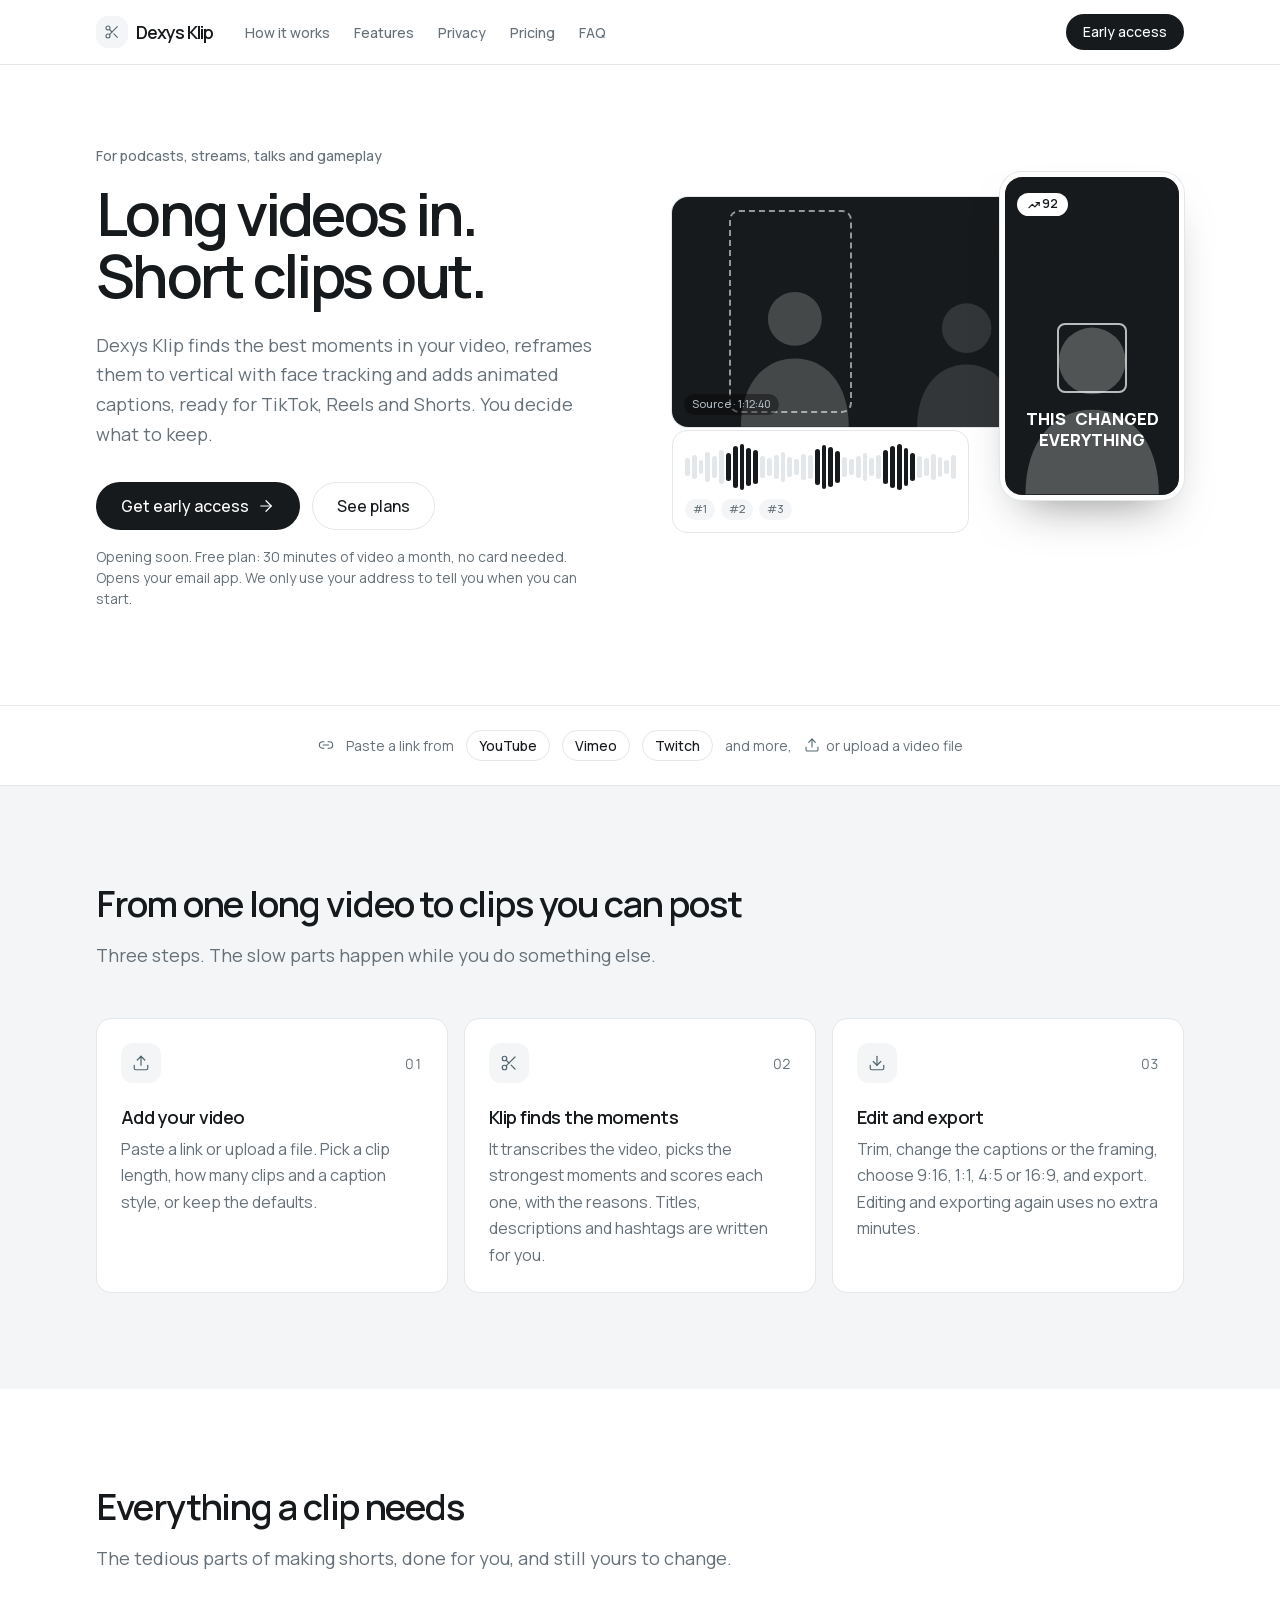
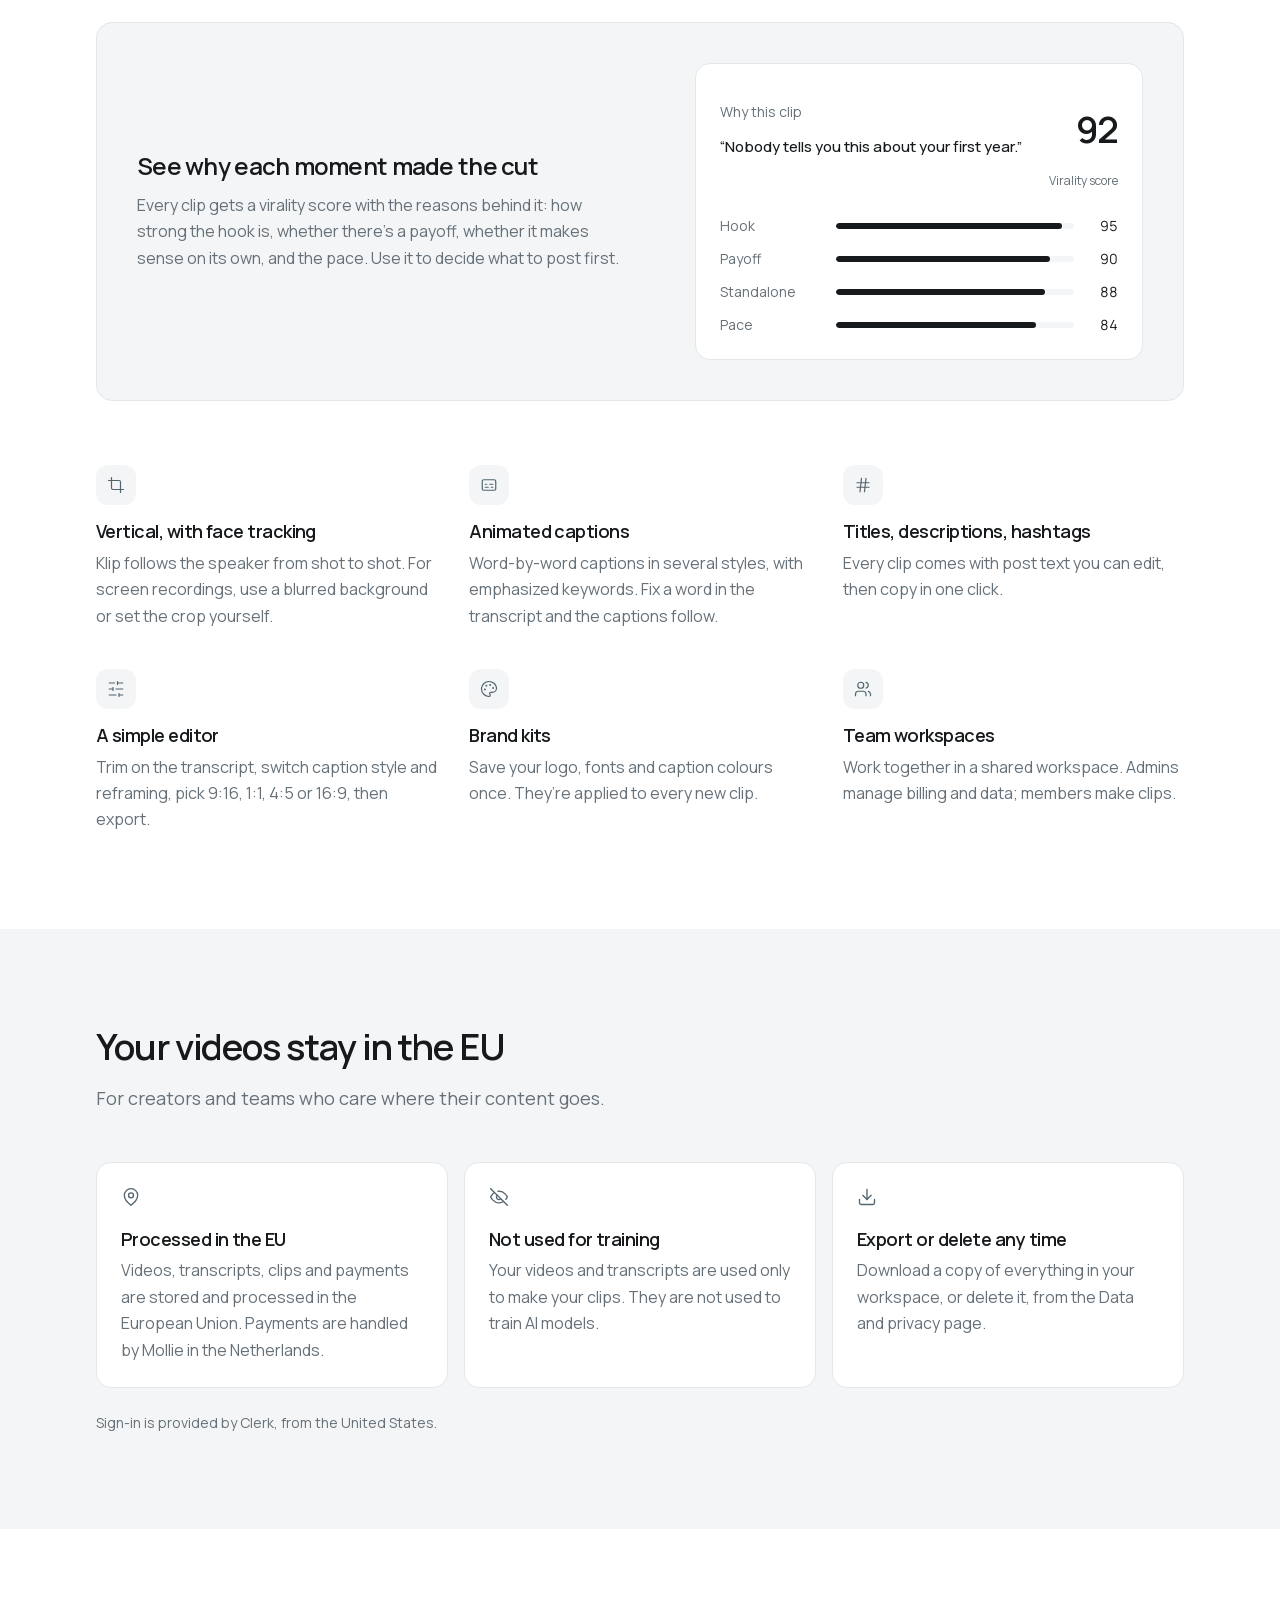
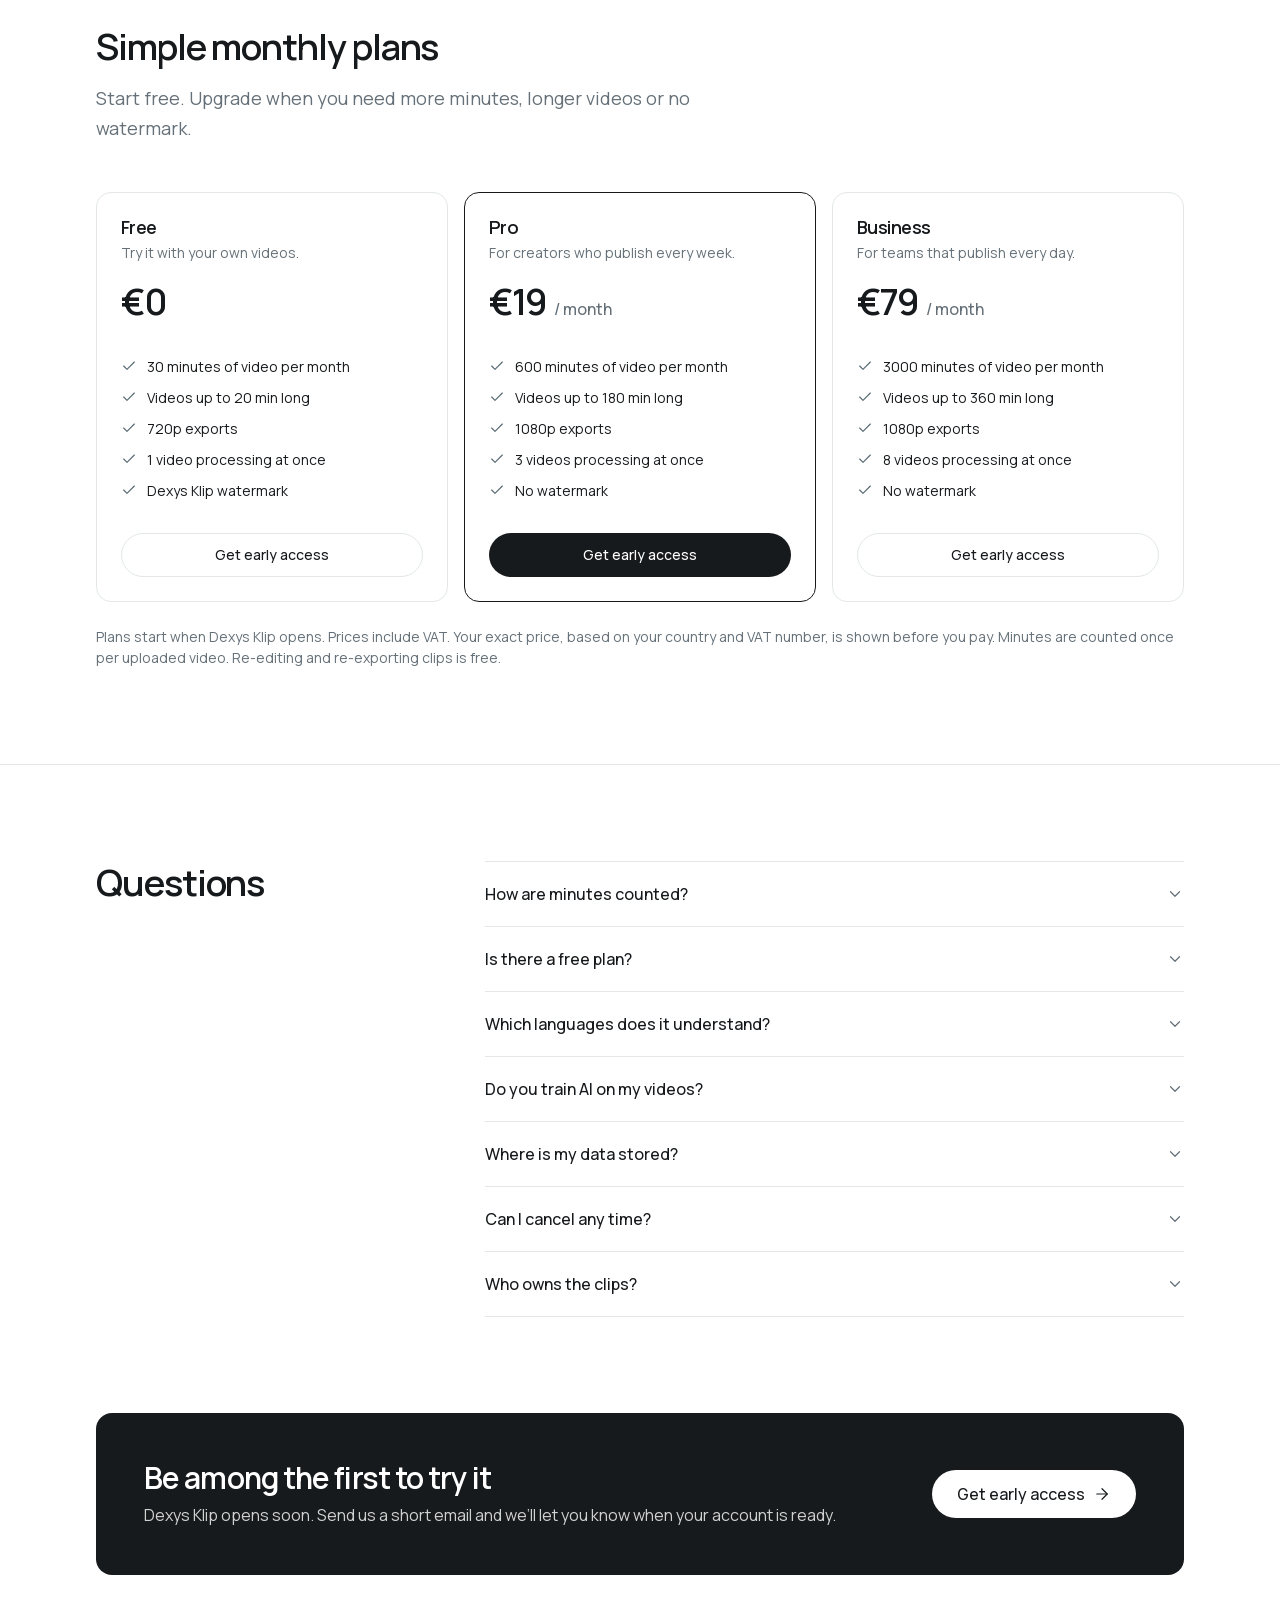
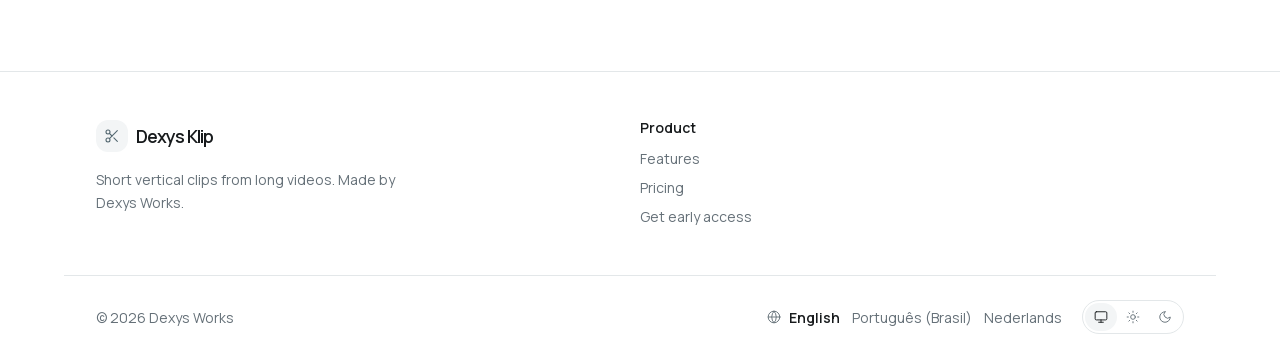
==== commit ec8879d9: "Capture early-access interest by email until the app is live Calls to action open a pre-filled email" ====
--- a/index.html
+++ b/index.html
@@ -33,9 +33,8 @@
     <a class="brand" href="/" aria-label="Dexys Klip home"><span class="brand-tile"><svg width="16" height="16" viewBox="0 0 24 24" fill="none" stroke="currentColor" stroke-width="1.6" stroke-linecap="round" stroke-linejoin="round" aria-hidden="true" focusable="false"><circle cx="6" cy="6" r="3"/><path d="M8.12 8.12 12 12"/><path d="M20 4 8.12 15.88"/><circle cx="6" cy="18" r="3"/><path d="M14.8 14.8 20 20"/></svg></span><span class="brand-name">Dexys Klip</span></a>
     <nav class="header-nav" aria-label="Page sections"><ul><li><a href="#how">How it works</a></li><li><a href="#features">Features</a></li><li><a href="#privacy">Privacy</a></li><li><a href="#pricing">Pricing</a></li><li><a href="#faq">FAQ</a></li></ul></nav>
     <div class="header-actions">
-      <a class="signin-text" href="https://app.klip.dexysworks.com/sign-in">Sign in</a>
-      <a class="btn btn-ghost signin-btn" href="https://app.klip.dexysworks.com/sign-in">Sign in</a>
-      <a class="btn btn-primary btn-compact" href="https://app.klip.dexysworks.com/sign-up">Start free</a>
+      
+      <a class="btn btn-primary btn-compact" href="mailto:paulo.cardoso@outlook.com?subject=Early%20access%20to%20Dexys%20Klip&amp;body=Hi%2C%0A%0AI%E2%80%99d%20like%20early%20access%20to%20Dexys%20Klip.%0A%0APlan%20I%E2%80%99m%20interested%20in%3A%20not%20sure%20yet%0AWhat%20I%20want%20to%20make%20clips%20from%20%28podcast%2C%20streams%2C%20talks%2C%20gameplay%E2%80%A6%29%3A%20%0A%0AThanks%21">Early access</a>
     </div>
   </div>
 </header>
@@ -46,10 +45,10 @@
       <h1 id="hero-title">Long videos in. Short clips out.</h1>
       <p class="lead">Dexys Klip finds the best moments in your video, reframes them to vertical with face tracking and adds animated captions, ready for TikTok, Reels and Shorts. You decide what to keep.</p>
       <div class="hero-ctas">
-        <a class="btn btn-primary btn-large" href="https://app.klip.dexysworks.com/sign-up">Start free <svg width="18" height="18" viewBox="0 0 24 24" fill="none" stroke="currentColor" stroke-width="1.6" stroke-linecap="round" stroke-linejoin="round" aria-hidden="true" focusable="false"><path d="M5 12h14"/><path d="m12 5 7 7-7 7"/></svg></a>
+        <a class="btn btn-primary btn-large" href="mailto:paulo.cardoso@outlook.com?subject=Early%20access%20to%20Dexys%20Klip&amp;body=Hi%2C%0A%0AI%E2%80%99d%20like%20early%20access%20to%20Dexys%20Klip.%0A%0APlan%20I%E2%80%99m%20interested%20in%3A%20not%20sure%20yet%0AWhat%20I%20want%20to%20make%20clips%20from%20%28podcast%2C%20streams%2C%20talks%2C%20gameplay%E2%80%A6%29%3A%20%0A%0AThanks%21">Get early access <svg width="18" height="18" viewBox="0 0 24 24" fill="none" stroke="currentColor" stroke-width="1.6" stroke-linecap="round" stroke-linejoin="round" aria-hidden="true" focusable="false"><path d="M5 12h14"/><path d="m12 5 7 7-7 7"/></svg></a>
         <a class="btn btn-ghost btn-large" href="#pricing">See plans</a>
       </div>
-      <p class="muted small">Free plan: 30 minutes of video a month. No card needed.</p>
+      <p class="muted small">Opening soon. Free plan: 30 minutes of video a month, no card needed.<br>Opens your email app. We only use your address to tell you when you can start.</p>
     </div>
     <div class="hero-visual" role="img" aria-label="Illustration: a wide podcast video with three highlighted moments on its timeline. One moment becomes a vertical clip that follows the speaker’s face, with word-by-word captions and a virality score of 92.">
   <div aria-hidden="true">
@@ -101,19 +100,19 @@
   <section id="privacy" class="section band" aria-labelledby="privacy-title"><div class="wrap">
     <div class="section-head"><h2 id="privacy-title">Your videos stay in the EU</h2><p>For creators and teams who care where their content goes.</p></div>
     <ul class="grid-3"><li class="card"><span class="symbol"><svg width="20" height="20" viewBox="0 0 24 24" fill="none" stroke="currentColor" stroke-width="1.6" stroke-linecap="round" stroke-linejoin="round" aria-hidden="true" focusable="false"><path d="M20 10c0 6-8 12-8 12s-8-6-8-12a8 8 0 0 1 16 0Z"/><circle cx="12" cy="10" r="3"/></svg></span><h3>Processed in the EU</h3><p class="muted">Videos, transcripts, clips and payments are stored and processed in the European Union. Payments are handled by Mollie in the Netherlands.</p></li><li class="card"><span class="symbol"><svg width="20" height="20" viewBox="0 0 24 24" fill="none" stroke="currentColor" stroke-width="1.6" stroke-linecap="round" stroke-linejoin="round" aria-hidden="true" focusable="false"><path d="M9.88 9.88a3 3 0 1 0 4.24 4.24"/><path d="M10.73 5.08A10.4 10.4 0 0 1 12 5c7 0 10 7 10 7a13.2 13.2 0 0 1-1.67 2.68"/><path d="M6.61 6.61A13.5 13.5 0 0 0 2 12s3 7 10 7a9.7 9.7 0 0 0 5.39-1.61"/><path d="m2 2 20 20"/></svg></span><h3>Not used for training</h3><p class="muted">Your videos and transcripts are used only to make your clips. They are not used to train AI models.</p></li><li class="card"><span class="symbol"><svg width="20" height="20" viewBox="0 0 24 24" fill="none" stroke="currentColor" stroke-width="1.6" stroke-linecap="round" stroke-linejoin="round" aria-hidden="true" focusable="false"><path d="M21 15v4a2 2 0 0 1-2 2H5a2 2 0 0 1-2-2v-4"/><path d="m7 10 5 5 5-5"/><path d="M12 15V3"/></svg></span><h3>Export or delete any time</h3><p class="muted">Download a copy of everything in your workspace, or delete it, from the Data and privacy page.</p></li></ul>
-    <p class="note">Sign-in is provided by Clerk, from the United States. <a href="https://app.klip.dexysworks.com/subprocessors">See all sub-processors</a> · <a href="https://app.klip.dexysworks.com/privacy">Privacy policy</a></p>
+    <p class="note">Sign-in is provided by Clerk, from the United States.</p>
   </div></section>
 
   <section id="pricing" class="section" aria-labelledby="pricing-title"><div class="wrap">
     <div class="section-head"><h2 id="pricing-title">Simple monthly plans</h2><p>Start free. Upgrade when you need more minutes, longer videos or no watermark.</p></div>
     <ul class="grid-3 plans"><li class="card plan"><h3>Free</h3><p class="muted small">Try it with your own videos.</p>
       <p class="price">€0</p><ul class="plan-features"><li><svg width="16" height="16" viewBox="0 0 24 24" fill="none" stroke="currentColor" stroke-width="1.6" stroke-linecap="round" stroke-linejoin="round" aria-hidden="true" focusable="false"><path d="M20 6 9 17l-5-5"/></svg>30 minutes of video per month</li><li><svg width="16" height="16" viewBox="0 0 24 24" fill="none" stroke="currentColor" stroke-width="1.6" stroke-linecap="round" stroke-linejoin="round" aria-hidden="true" focusable="false"><path d="M20 6 9 17l-5-5"/></svg>Videos up to 20 min long</li><li><svg width="16" height="16" viewBox="0 0 24 24" fill="none" stroke="currentColor" stroke-width="1.6" stroke-linecap="round" stroke-linejoin="round" aria-hidden="true" focusable="false"><path d="M20 6 9 17l-5-5"/></svg>720p exports</li><li><svg width="16" height="16" viewBox="0 0 24 24" fill="none" stroke="currentColor" stroke-width="1.6" stroke-linecap="round" stroke-linejoin="round" aria-hidden="true" focusable="false"><path d="M20 6 9 17l-5-5"/></svg>1 video processing at once</li><li><svg width="16" height="16" viewBox="0 0 24 24" fill="none" stroke="currentColor" stroke-width="1.6" stroke-linecap="round" stroke-linejoin="round" aria-hidden="true" focusable="false"><path d="M20 6 9 17l-5-5"/></svg>Dexys Klip watermark</li></ul>
-      <a class="btn btn-ghost btn-block" href="https://app.klip.dexysworks.com/sign-up">Start free</a></li><li class="card plan featured"><h3>Pro</h3><p class="muted small">For creators who publish every week.</p>
+      <a class="btn btn-ghost btn-block" href="mailto:paulo.cardoso@outlook.com?subject=Early%20access%20to%20Dexys%20Klip&amp;body=Hi%2C%0A%0AI%E2%80%99d%20like%20early%20access%20to%20Dexys%20Klip.%0A%0APlan%20I%E2%80%99m%20interested%20in%3A%20Free%0AWhat%20I%20want%20to%20make%20clips%20from%20%28podcast%2C%20streams%2C%20talks%2C%20gameplay%E2%80%A6%29%3A%20%0A%0AThanks%21">Get early access</a></li><li class="card plan featured"><h3>Pro</h3><p class="muted small">For creators who publish every week.</p>
       <p class="price">€19 <span class="per">/ month</span></p><ul class="plan-features"><li><svg width="16" height="16" viewBox="0 0 24 24" fill="none" stroke="currentColor" stroke-width="1.6" stroke-linecap="round" stroke-linejoin="round" aria-hidden="true" focusable="false"><path d="M20 6 9 17l-5-5"/></svg>600 minutes of video per month</li><li><svg width="16" height="16" viewBox="0 0 24 24" fill="none" stroke="currentColor" stroke-width="1.6" stroke-linecap="round" stroke-linejoin="round" aria-hidden="true" focusable="false"><path d="M20 6 9 17l-5-5"/></svg>Videos up to 180 min long</li><li><svg width="16" height="16" viewBox="0 0 24 24" fill="none" stroke="currentColor" stroke-width="1.6" stroke-linecap="round" stroke-linejoin="round" aria-hidden="true" focusable="false"><path d="M20 6 9 17l-5-5"/></svg>1080p exports</li><li><svg width="16" height="16" viewBox="0 0 24 24" fill="none" stroke="currentColor" stroke-width="1.6" stroke-linecap="round" stroke-linejoin="round" aria-hidden="true" focusable="false"><path d="M20 6 9 17l-5-5"/></svg>3 videos processing at once</li><li><svg width="16" height="16" viewBox="0 0 24 24" fill="none" stroke="currentColor" stroke-width="1.6" stroke-linecap="round" stroke-linejoin="round" aria-hidden="true" focusable="false"><path d="M20 6 9 17l-5-5"/></svg>No watermark</li></ul>
-      <a class="btn btn-primary btn-block" href="https://app.klip.dexysworks.com/sign-up?redirect_url=%2Fbilling%3Fplan%3Dpro">Choose Pro</a></li><li class="card plan"><h3>Business</h3><p class="muted small">For teams that publish every day.</p>
+      <a class="btn btn-primary btn-block" href="mailto:paulo.cardoso@outlook.com?subject=Early%20access%20to%20Dexys%20Klip&amp;body=Hi%2C%0A%0AI%E2%80%99d%20like%20early%20access%20to%20Dexys%20Klip.%0A%0APlan%20I%E2%80%99m%20interested%20in%3A%20Pro%0AWhat%20I%20want%20to%20make%20clips%20from%20%28podcast%2C%20streams%2C%20talks%2C%20gameplay%E2%80%A6%29%3A%20%0A%0AThanks%21">Get early access</a></li><li class="card plan"><h3>Business</h3><p class="muted small">For teams that publish every day.</p>
       <p class="price">€79 <span class="per">/ month</span></p><ul class="plan-features"><li><svg width="16" height="16" viewBox="0 0 24 24" fill="none" stroke="currentColor" stroke-width="1.6" stroke-linecap="round" stroke-linejoin="round" aria-hidden="true" focusable="false"><path d="M20 6 9 17l-5-5"/></svg>3000 minutes of video per month</li><li><svg width="16" height="16" viewBox="0 0 24 24" fill="none" stroke="currentColor" stroke-width="1.6" stroke-linecap="round" stroke-linejoin="round" aria-hidden="true" focusable="false"><path d="M20 6 9 17l-5-5"/></svg>Videos up to 360 min long</li><li><svg width="16" height="16" viewBox="0 0 24 24" fill="none" stroke="currentColor" stroke-width="1.6" stroke-linecap="round" stroke-linejoin="round" aria-hidden="true" focusable="false"><path d="M20 6 9 17l-5-5"/></svg>1080p exports</li><li><svg width="16" height="16" viewBox="0 0 24 24" fill="none" stroke="currentColor" stroke-width="1.6" stroke-linecap="round" stroke-linejoin="round" aria-hidden="true" focusable="false"><path d="M20 6 9 17l-5-5"/></svg>8 videos processing at once</li><li><svg width="16" height="16" viewBox="0 0 24 24" fill="none" stroke="currentColor" stroke-width="1.6" stroke-linecap="round" stroke-linejoin="round" aria-hidden="true" focusable="false"><path d="M20 6 9 17l-5-5"/></svg>No watermark</li></ul>
-      <a class="btn btn-ghost btn-block" href="https://app.klip.dexysworks.com/sign-up?redirect_url=%2Fbilling%3Fplan%3Dbusiness">Choose Business</a></li></ul>
-    <p class="note">Prices include VAT. Your exact price, based on your country and VAT number, is shown before you pay. Minutes are counted once per uploaded video. Re-editing and re-exporting clips is free.</p>
+      <a class="btn btn-ghost btn-block" href="mailto:paulo.cardoso@outlook.com?subject=Early%20access%20to%20Dexys%20Klip&amp;body=Hi%2C%0A%0AI%E2%80%99d%20like%20early%20access%20to%20Dexys%20Klip.%0A%0APlan%20I%E2%80%99m%20interested%20in%3A%20Business%0AWhat%20I%20want%20to%20make%20clips%20from%20%28podcast%2C%20streams%2C%20talks%2C%20gameplay%E2%80%A6%29%3A%20%0A%0AThanks%21">Get early access</a></li></ul>
+    <p class="note">Plans start when Dexys Klip opens. Prices include VAT. Your exact price, based on your country and VAT number, is shown before you pay. Minutes are counted once per uploaded video. Re-editing and re-exporting clips is free.</p>
   </div></section>
 
   <section id="faq" class="section faq-section" aria-labelledby="faq-title"><div class="wrap faq-grid">
@@ -122,8 +121,8 @@
   </div></section>
 
   <section class="wrap cta-wrap" aria-labelledby="cta-title"><div class="cta">
-    <div><h2 id="cta-title">Get your first clips today</h2><p>Add a video and see what Klip finds. The free plan needs no card.</p></div>
-    <a class="btn btn-inverse btn-large" href="https://app.klip.dexysworks.com/sign-up">Start free <svg width="18" height="18" viewBox="0 0 24 24" fill="none" stroke="currentColor" stroke-width="1.6" stroke-linecap="round" stroke-linejoin="round" aria-hidden="true" focusable="false"><path d="M5 12h14"/><path d="m12 5 7 7-7 7"/></svg></a>
+    <div><h2 id="cta-title">Be among the first to try it</h2><p>Dexys Klip opens soon. Send us a short email and we’ll let you know when your account is ready.</p></div>
+    <a class="btn btn-inverse btn-large" href="mailto:paulo.cardoso@outlook.com?subject=Early%20access%20to%20Dexys%20Klip&amp;body=Hi%2C%0A%0AI%E2%80%99d%20like%20early%20access%20to%20Dexys%20Klip.%0A%0APlan%20I%E2%80%99m%20interested%20in%3A%20not%20sure%20yet%0AWhat%20I%20want%20to%20make%20clips%20from%20%28podcast%2C%20streams%2C%20talks%2C%20gameplay%E2%80%A6%29%3A%20%0A%0AThanks%21">Get early access <svg width="18" height="18" viewBox="0 0 24 24" fill="none" stroke="currentColor" stroke-width="1.6" stroke-linecap="round" stroke-linejoin="round" aria-hidden="true" focusable="false"><path d="M5 12h14"/><path d="m12 5 7 7-7 7"/></svg></a>
   </div></section>
 </main>
 <footer class="site-footer">
@@ -132,12 +131,8 @@
     <nav aria-labelledby="footer-product"><h2 id="footer-product">Product</h2><ul>
       <li><a href="/#features">Features</a></li>
       <li><a href="/#pricing">Pricing</a></li>
-      <li><a href="https://app.klip.dexysworks.com/sign-in">Sign in</a></li>
-      <li><a href="https://app.klip.dexysworks.com/sign-up">Start free</a></li></ul></nav>
-    <nav aria-labelledby="footer-legal"><h2 id="footer-legal">Legal</h2><ul>
-      <li><a href="https://app.klip.dexysworks.com/privacy">Privacy policy</a></li>
-      <li><a href="https://app.klip.dexysworks.com/terms">Terms of service</a></li>
-      <li><a href="https://app.klip.dexysworks.com/subprocessors">Sub-processors</a></li></ul></nav>
+      <li><a href="mailto:paulo.cardoso@outlook.com?subject=Early%20access%20to%20Dexys%20Klip&amp;body=Hi%2C%0A%0AI%E2%80%99d%20like%20early%20access%20to%20Dexys%20Klip.%0A%0APlan%20I%E2%80%99m%20interested%20in%3A%20not%20sure%20yet%0AWhat%20I%20want%20to%20make%20clips%20from%20%28podcast%2C%20streams%2C%20talks%2C%20gameplay%E2%80%A6%29%3A%20%0A%0AThanks%21">Get early access</a></li></ul></nav>
+    
   </div>
   <div class="wrap footer-bottom">
     <p>© <span data-year>2026</span> Dexys Works</p>
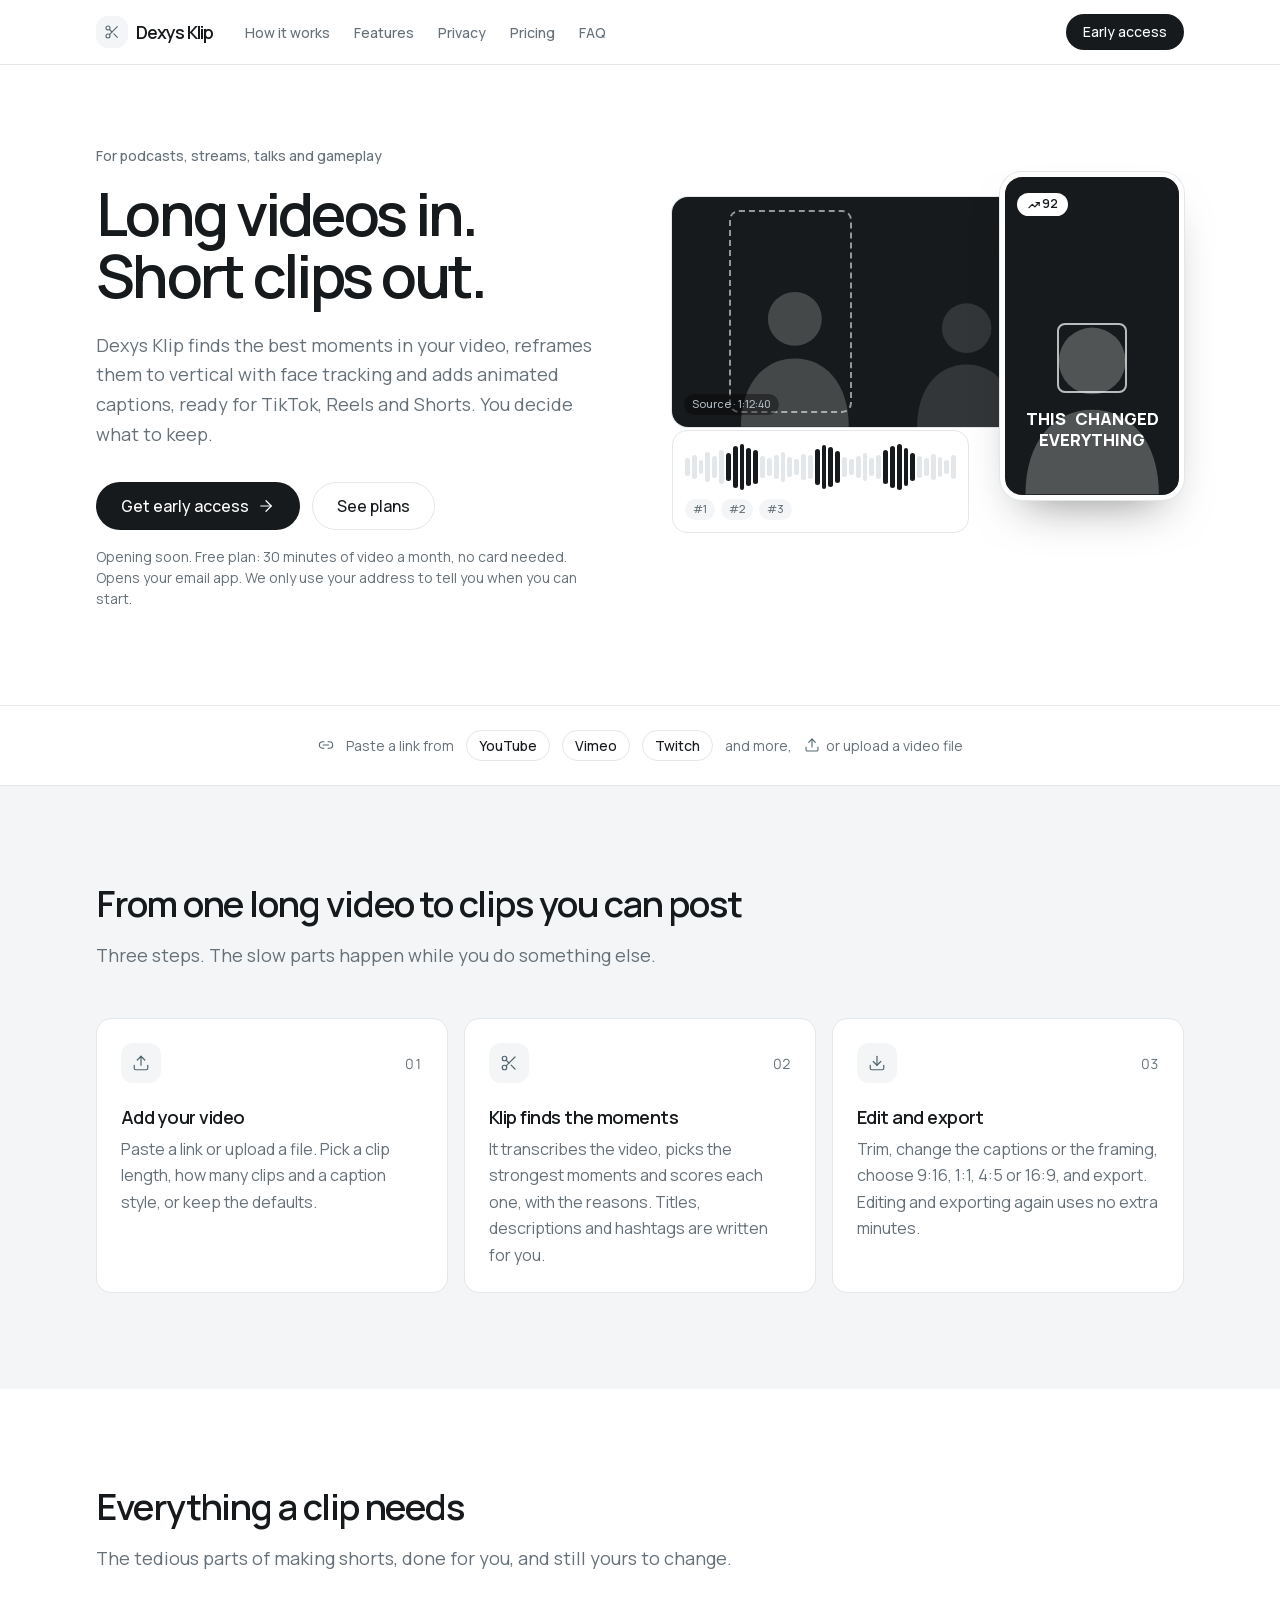
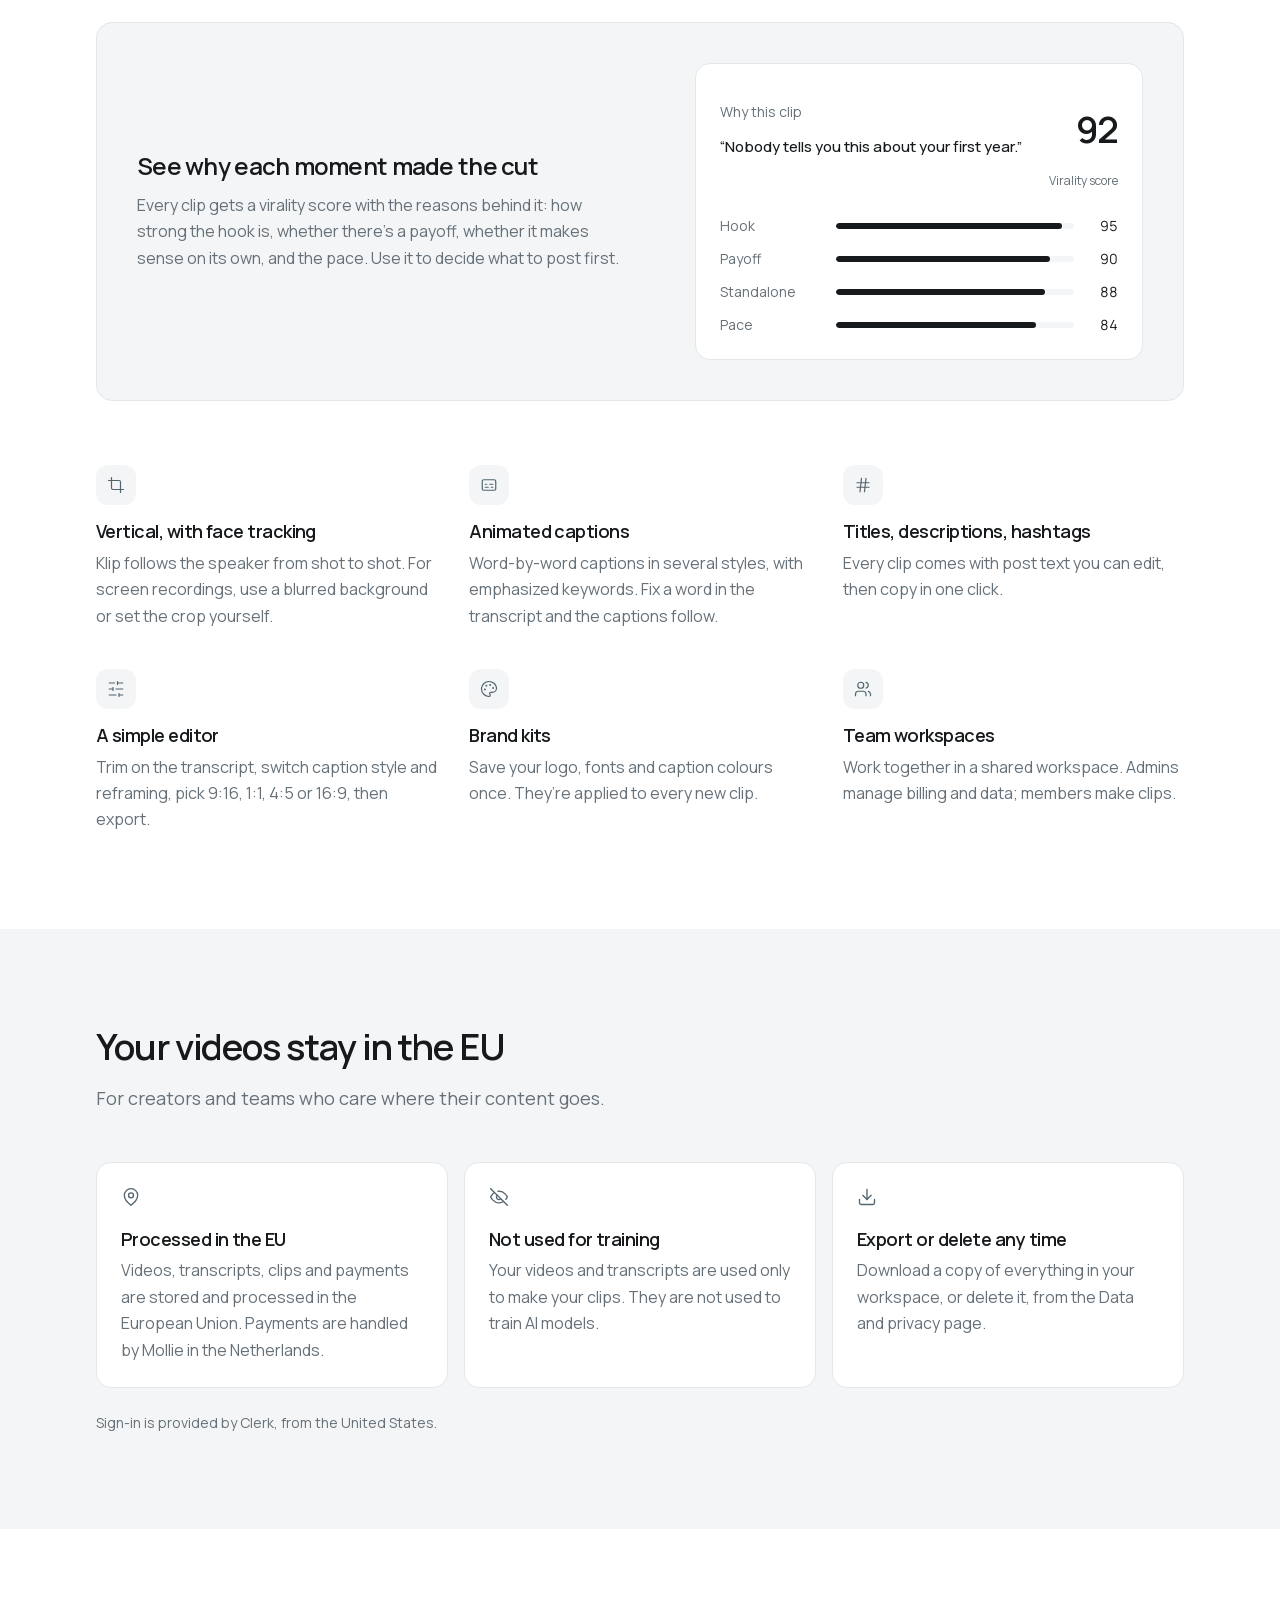
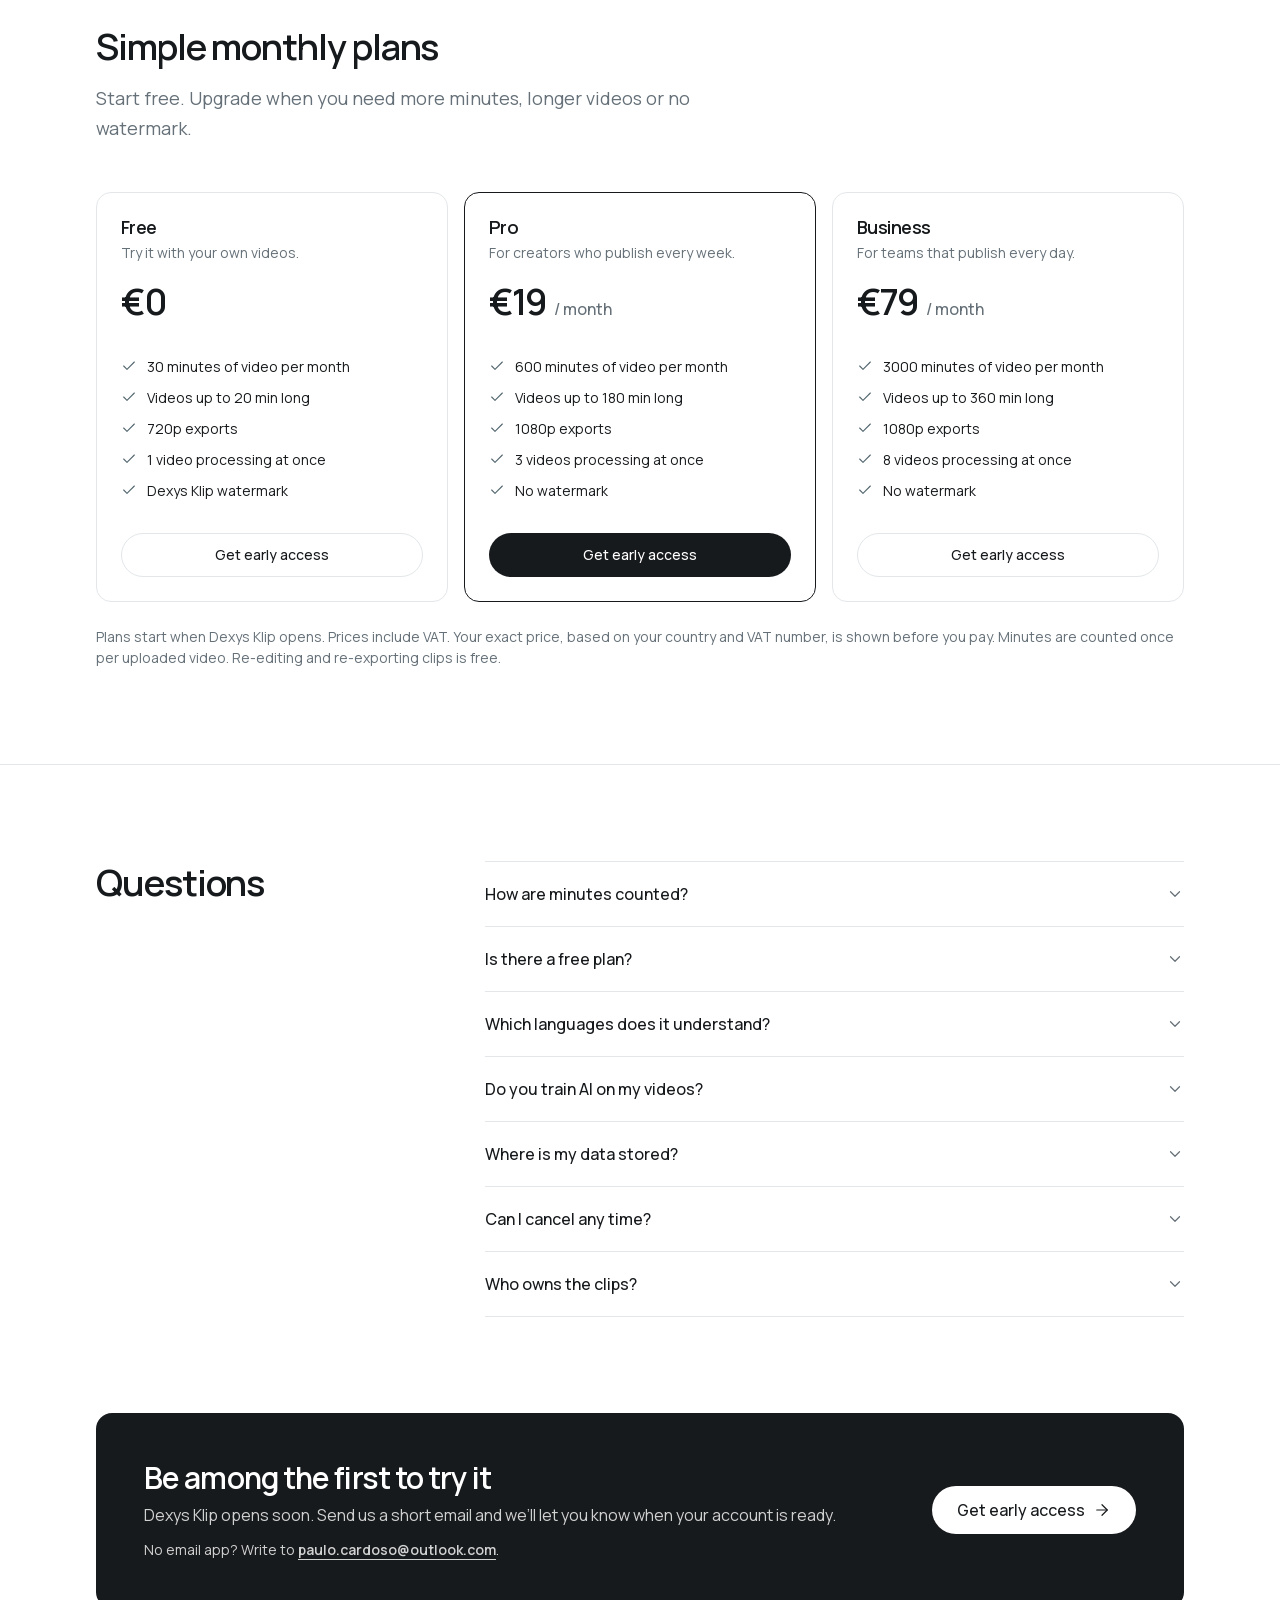
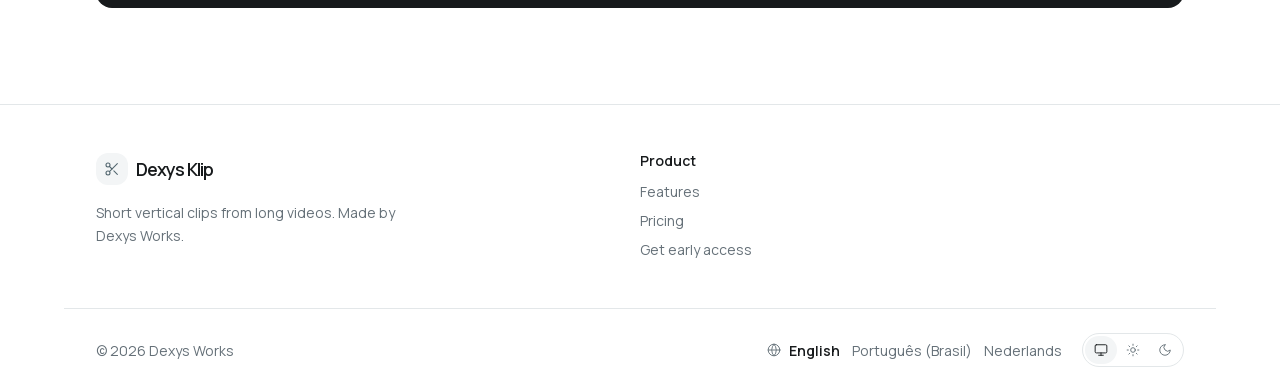
==== commit af5b5e66: "Larger touch targets on phones; show the early-access address as text On touch screens, buttons, foo" ====
--- a/index.html
+++ b/index.html
@@ -121,7 +121,7 @@
   </div></section>
 
   <section class="wrap cta-wrap" aria-labelledby="cta-title"><div class="cta">
-    <div><h2 id="cta-title">Be among the first to try it</h2><p>Dexys Klip opens soon. Send us a short email and we’ll let you know when your account is ready.</p></div>
+    <div><h2 id="cta-title">Be among the first to try it</h2><p>Dexys Klip opens soon. Send us a short email and we’ll let you know when your account is ready.</p><p class="alt">No email app? Write to <a href="mailto:paulo.cardoso@outlook.com">paulo.cardoso@outlook.com</a>.</p></div>
     <a class="btn btn-inverse btn-large" href="mailto:paulo.cardoso@outlook.com?subject=Early%20access%20to%20Dexys%20Klip&amp;body=Hi%2C%0A%0AI%E2%80%99d%20like%20early%20access%20to%20Dexys%20Klip.%0A%0APlan%20I%E2%80%99m%20interested%20in%3A%20not%20sure%20yet%0AWhat%20I%20want%20to%20make%20clips%20from%20%28podcast%2C%20streams%2C%20talks%2C%20gameplay%E2%80%A6%29%3A%20%0A%0AThanks%21">Get early access <svg width="18" height="18" viewBox="0 0 24 24" fill="none" stroke="currentColor" stroke-width="1.6" stroke-linecap="round" stroke-linejoin="round" aria-hidden="true" focusable="false"><path d="M5 12h14"/><path d="m12 5 7 7-7 7"/></svg></a>
   </div></section>
 </main>
--- a/assets/style.css
+++ b/assets/style.css
@@ -256,6 +256,21 @@
 .theme-switch button[aria-pressed="true"] { background: var(--surface-2); color: var(--text); }
 .theme-switch button:focus-visible { outline-offset: 2px; }
 
+/* Touch screens: every target at least 44×44px (iOS 44pt / Android 48dp guidance; WCAG minimum is 24px). */
+@media (pointer: coarse) {
+  .btn { height: 44px; }
+  .btn-large { height: 48px; }
+  .brand { min-height: 44px; }
+  .theme-switch button { width: 44px; height: 44px; }
+  .site-footer nav ul { gap: 0; margin-top: 4px; }
+  .site-footer nav a { display: inline-flex; align-items: center; min-height: 44px; }
+  .site-footer .lang-switch ul { gap: 0 16px; }
+}
+
+/* Early access: the address in plain text for visitors without an email app. */
+.cta .alt { margin-top: 12px; font-size: 14px; }
+.cta .alt a { color: inherit; font-weight: 600; text-decoration: underline; text-underline-offset: 4px; overflow-wrap: anywhere; }
+
 /* 404 */
 .not-found { padding-top: 96px; padding-bottom: 96px; }
 .not-found h1 { font-size: 40px; }
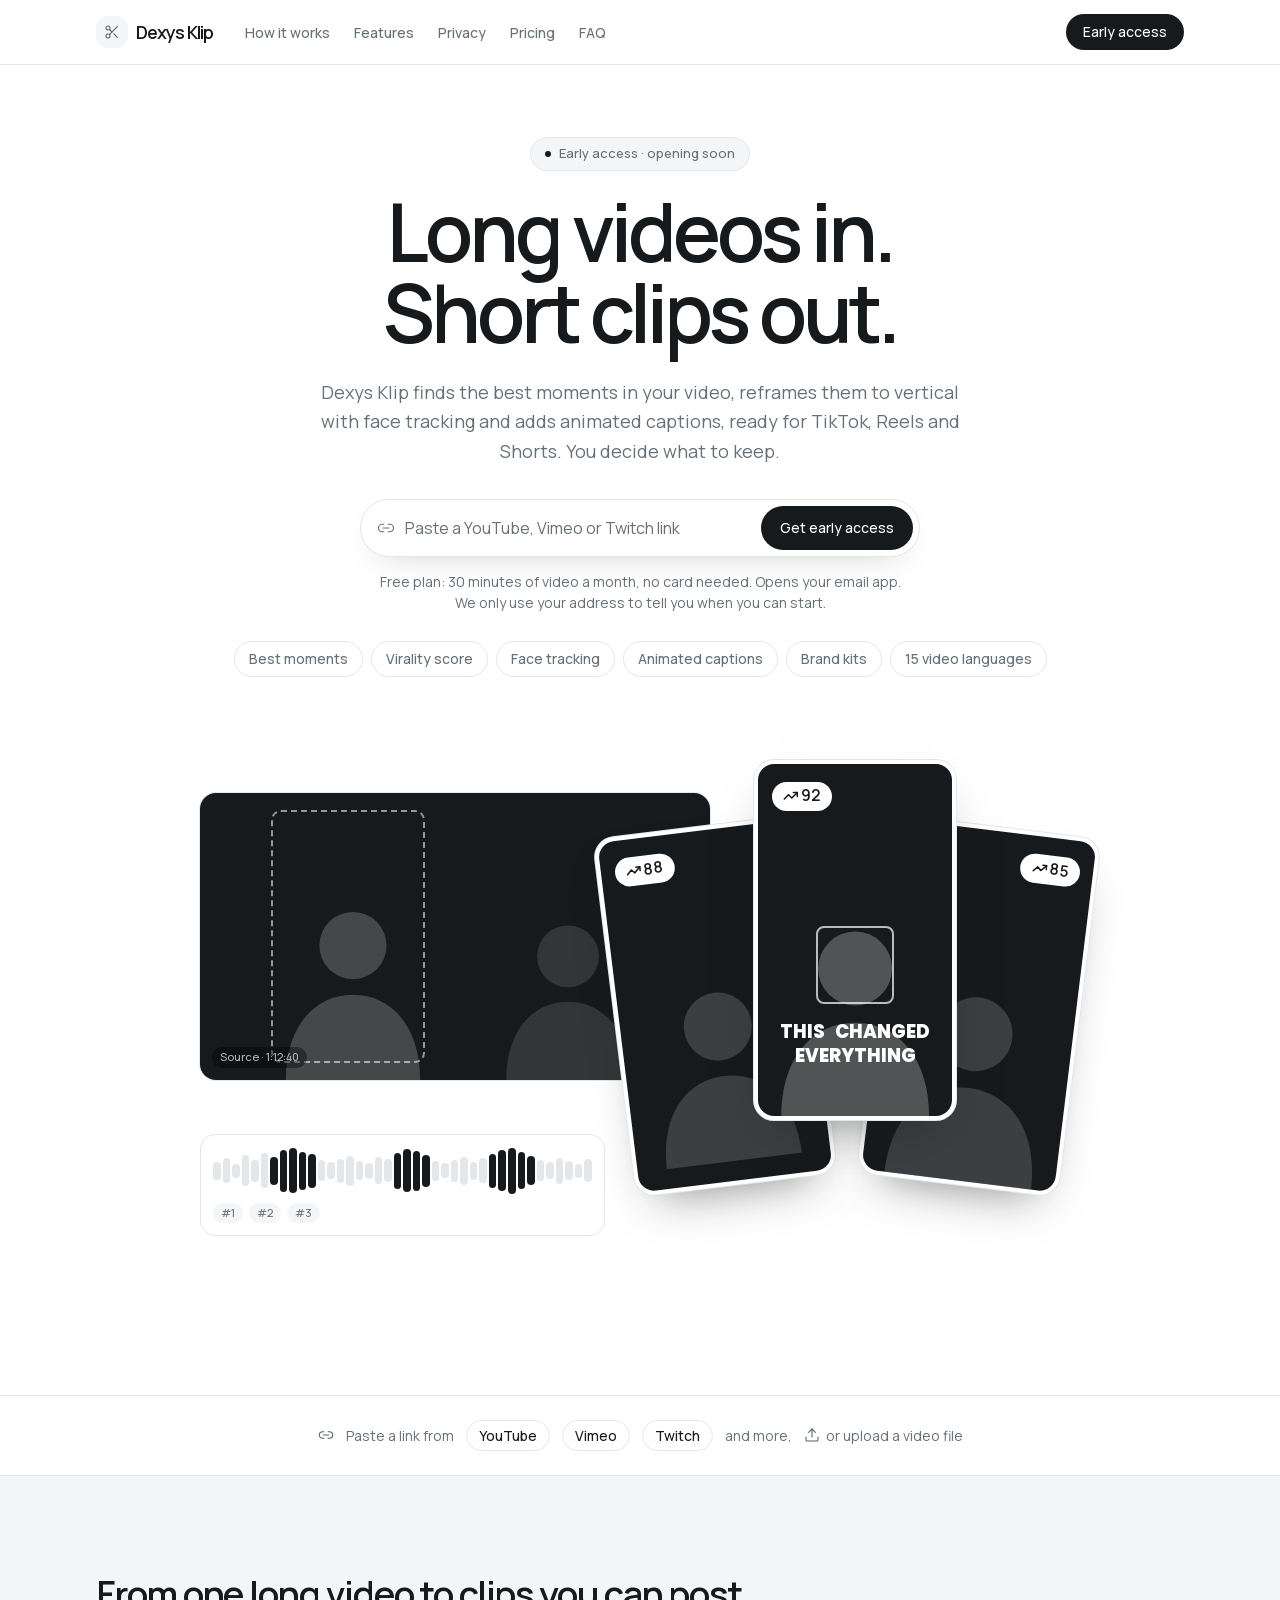
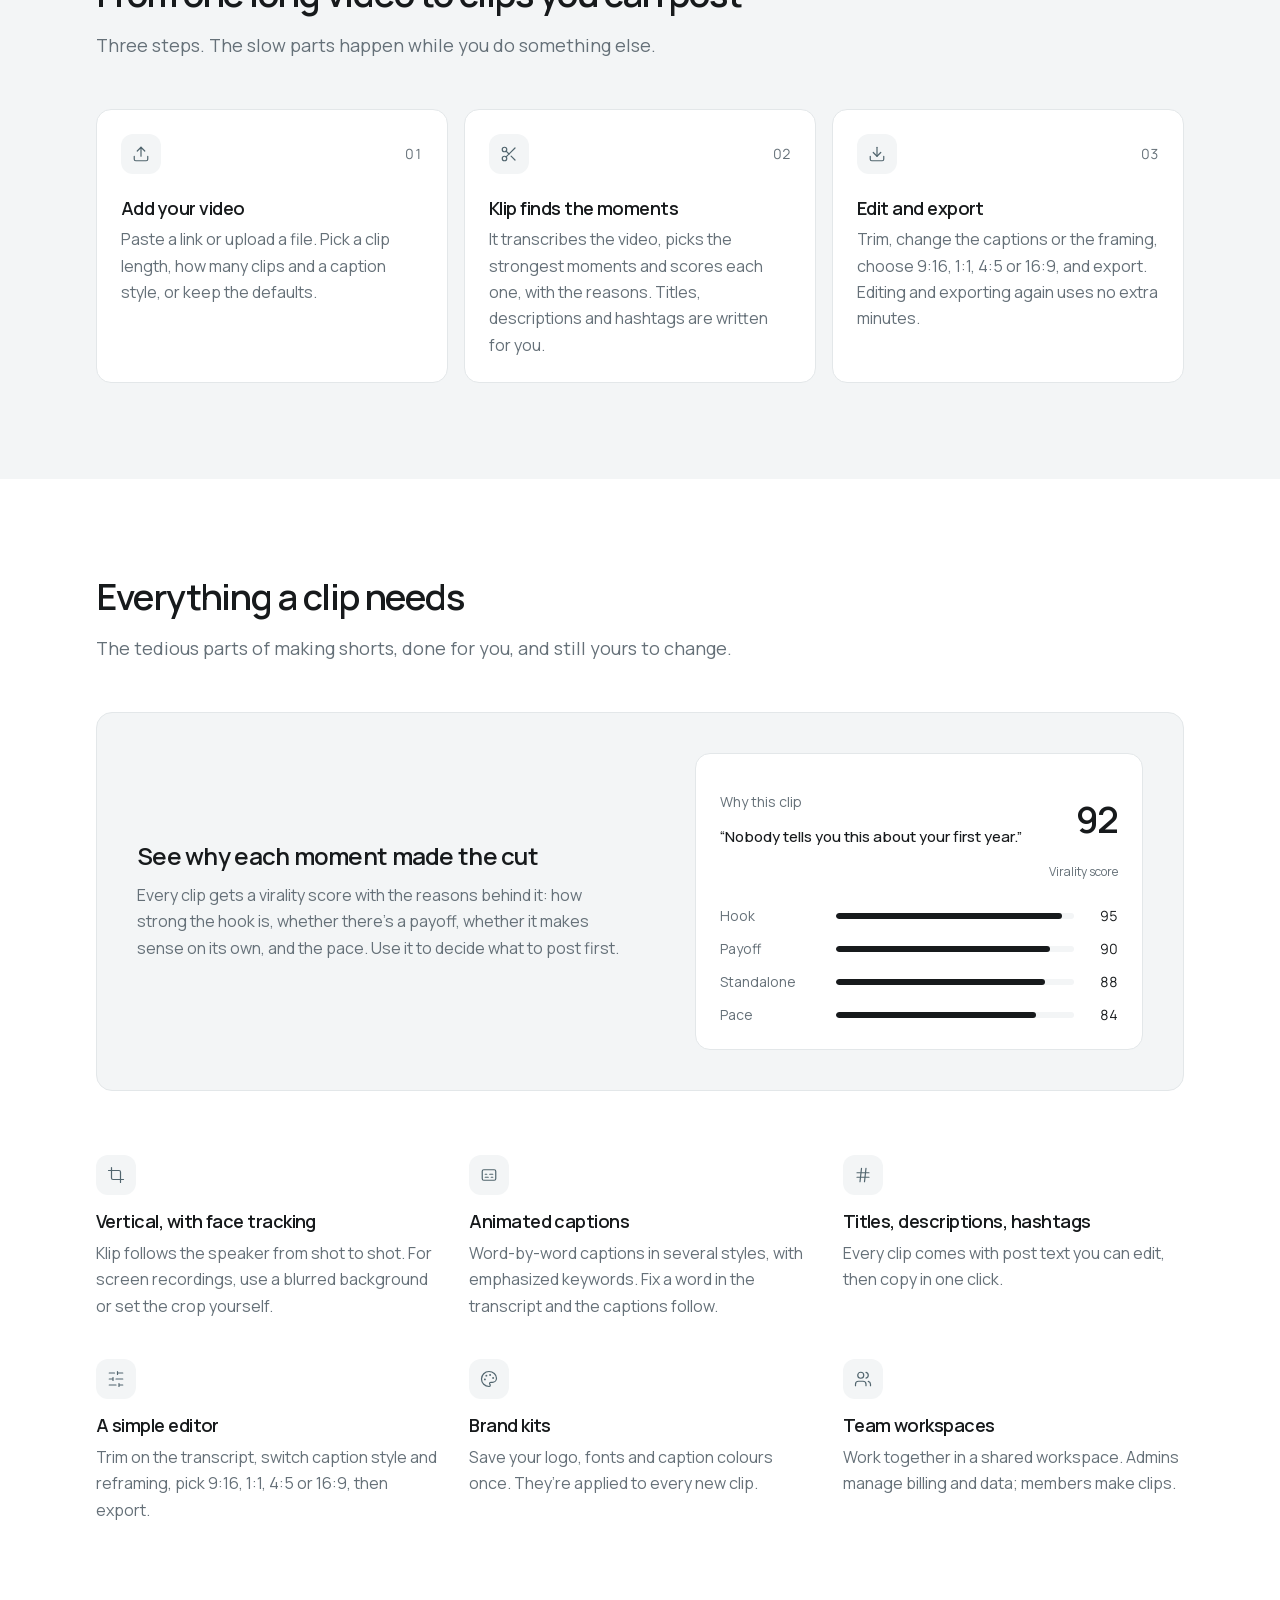
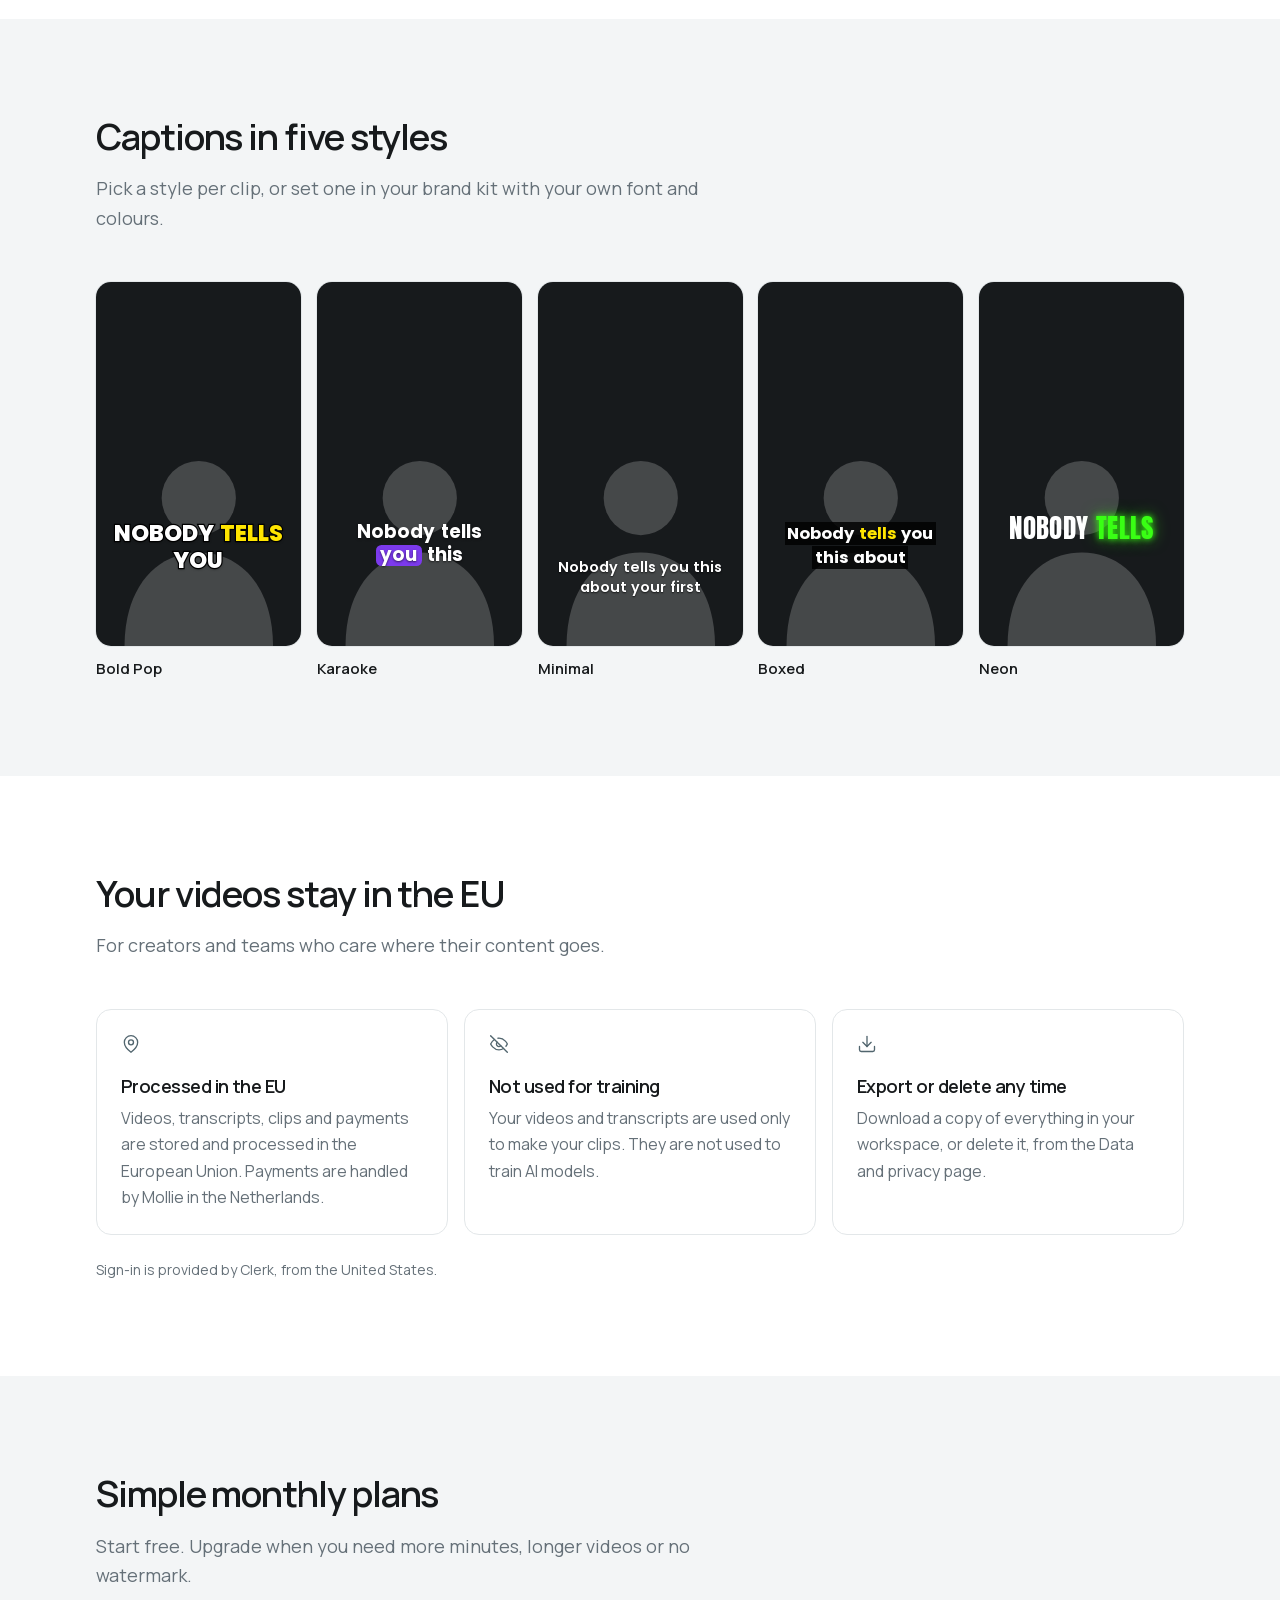
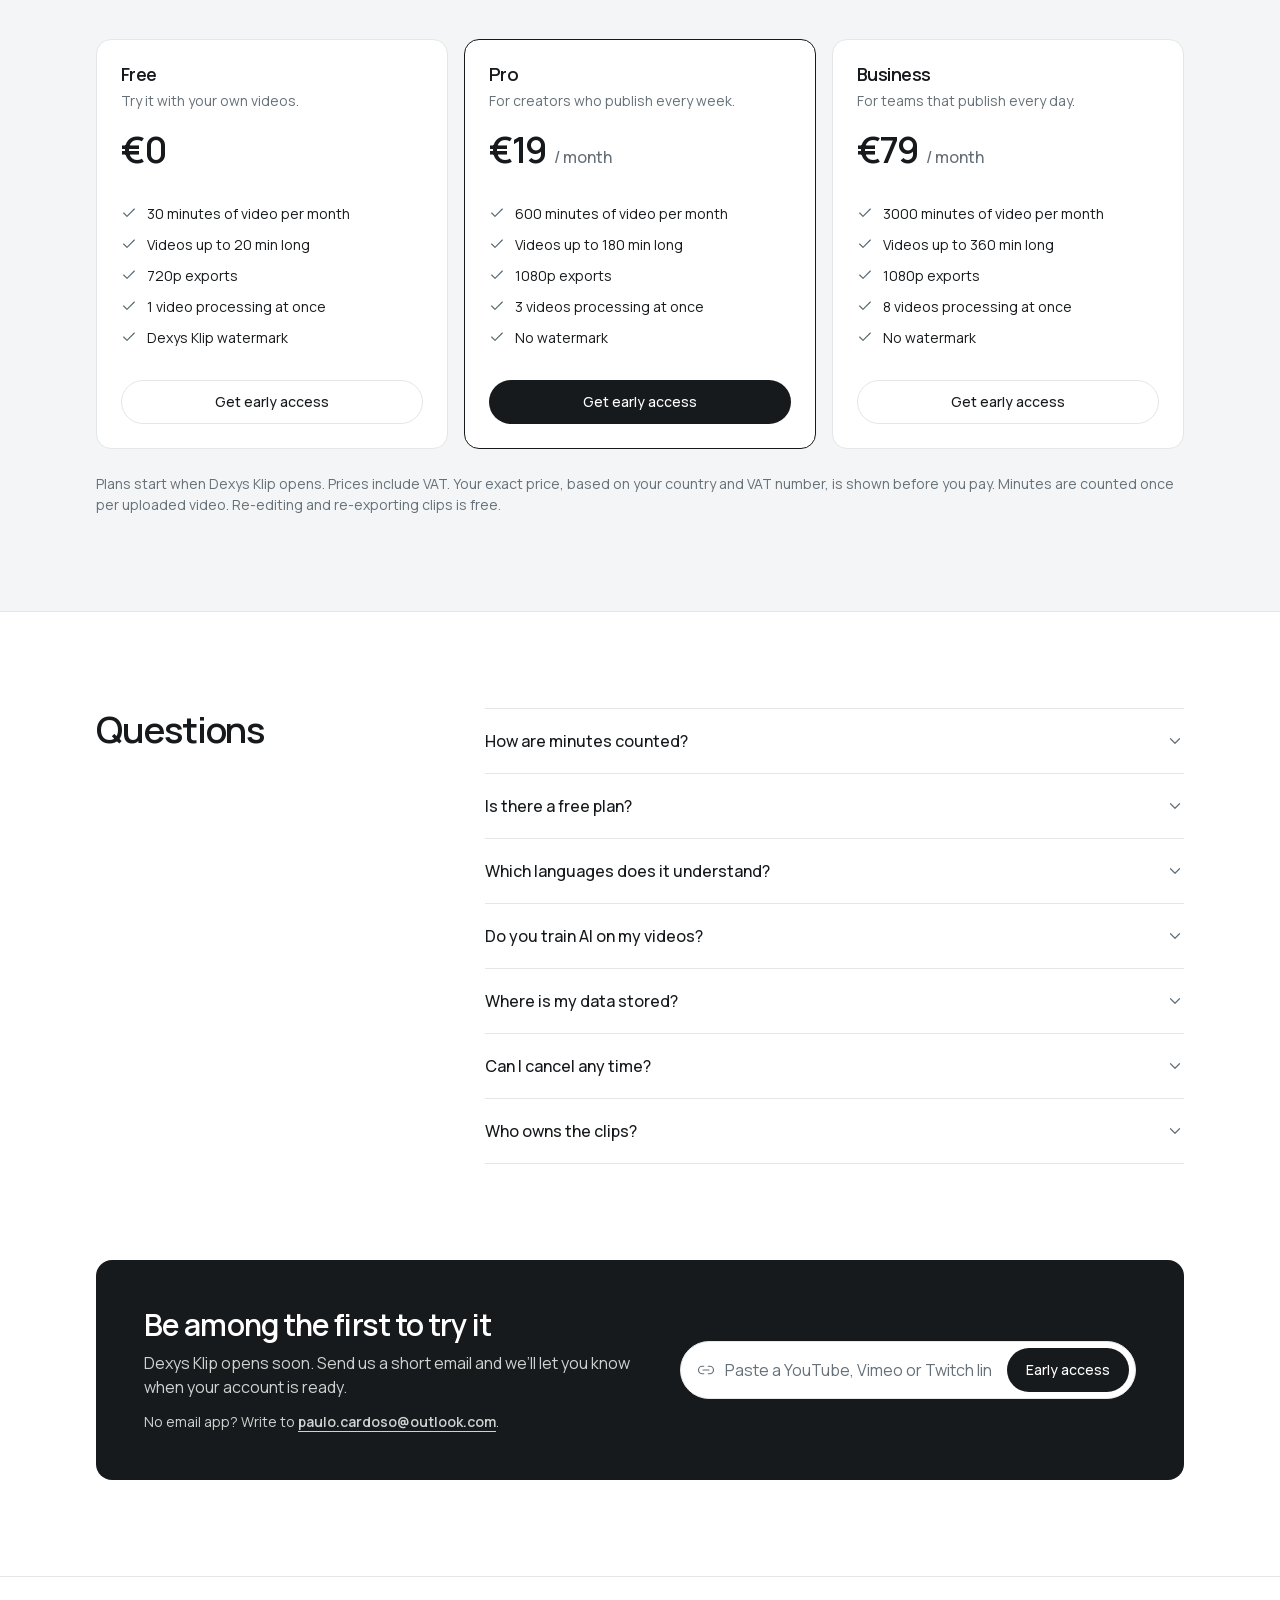
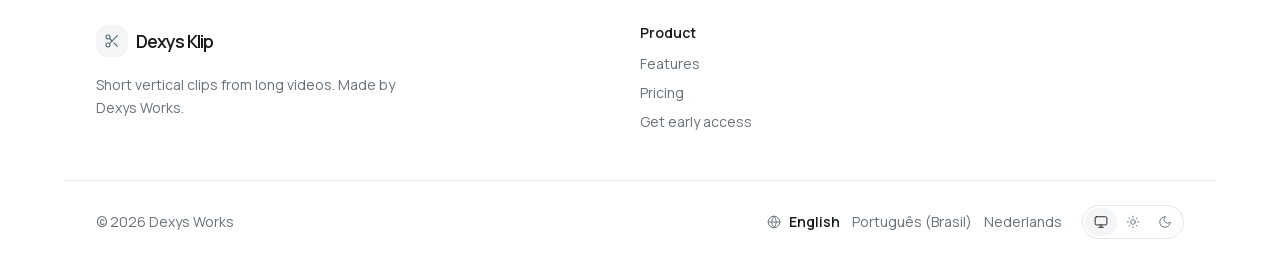
==== commit 0103d748: "Redesign the hero around a link field; add caption styles gallery Inspired by how clip tools lead wi" ====
--- a/index.html
+++ b/index.html
@@ -40,15 +40,33 @@
 </header>
 <main id="content">
   <section class="wrap hero" aria-labelledby="hero-title">
-    <div>
-      <p class="eyebrow">For podcasts, streams, talks and gameplay</p>
+    <div class="hero-copy">
+      <p class="pill">Early access · opening soon</p>
       <h1 id="hero-title">Long videos in. Short clips out.</h1>
       <p class="lead">Dexys Klip finds the best moments in your video, reframes them to vertical with face tracking and adds animated captions, ready for TikTok, Reels and Shorts. You decide what to keep.</p>
-      <div class="hero-ctas">
-        <a class="btn btn-primary btn-large" href="mailto:paulo.cardoso@outlook.com?subject=Early%20access%20to%20Dexys%20Klip&amp;body=Hi%2C%0A%0AI%E2%80%99d%20like%20early%20access%20to%20Dexys%20Klip.%0A%0APlan%20I%E2%80%99m%20interested%20in%3A%20not%20sure%20yet%0AWhat%20I%20want%20to%20make%20clips%20from%20%28podcast%2C%20streams%2C%20talks%2C%20gameplay%E2%80%A6%29%3A%20%0A%0AThanks%21">Get early access <svg width="18" height="18" viewBox="0 0 24 24" fill="none" stroke="currentColor" stroke-width="1.6" stroke-linecap="round" stroke-linejoin="round" aria-hidden="true" focusable="false"><path d="M5 12h14"/><path d="m12 5 7 7-7 7"/></svg></a>
-        <a class="btn btn-ghost btn-large" href="#pricing">See plans</a>
-      </div>
-      <p class="muted small">Opening soon. Free plan: 30 minutes of video a month, no card needed.<br>Opens your email app. We only use your address to tell you when you can start.</p>
+      <form class="capture capture-hero" action="mailto:paulo.cardoso@outlook.com" method="get" data-capture data-to="paulo.cardoso@outlook.com"
+  data-subject="Early access to Dexys Klip" data-body="Hi,
+
+I’d like early access to Dexys Klip.
+
+A video I’d like to clip: {link}
+
+Thanks!" data-body-empty="Hi,
+
+I’d like early access to Dexys Klip.
+
+Plan I’m interested in: not sure yet
+What I want to make clips from (podcast, streams, talks, gameplay…): 
+
+Thanks!">
+  <input type="hidden" name="subject" value="Early access to Dexys Klip">
+  <label class="sr-only" for="link-hero">Video link (optional)</label>
+  <span class="capture-icon"><svg width="18" height="18" viewBox="0 0 24 24" fill="none" stroke="currentColor" stroke-width="1.6" stroke-linecap="round" stroke-linejoin="round" aria-hidden="true" focusable="false"><path d="M9 17H7A5 5 0 0 1 7 7h2"/><path d="M15 7h2a5 5 0 1 1 0 10h-2"/><path d="M8 12h8"/></svg></span>
+  <input id="link-hero" name="body" type="text" inputmode="url" autocomplete="url" spellcheck="false" placeholder="Paste a YouTube, Vimeo or Twitch link">
+  <button class="btn btn-primary" type="submit">Get early access</button>
+</form>
+      <p class="muted small hero-note">Free plan: 30 minutes of video a month, no card needed. Opens your email app. We only use your address to tell you when you can start.</p>
+      <ul class="chips" aria-label="Highlights"><li><a href="#features">Best moments</a></li><li><a href="#features">Virality score</a></li><li><a href="#features">Face tracking</a></li><li><a href="#captions">Animated captions</a></li><li><a href="#features">Brand kits</a></li><li><a href="#faq">15 video languages</a></li></ul>
     </div>
     <div class="hero-visual" role="img" aria-label="Illustration: a wide podcast video with three highlighted moments on its timeline. One moment becomes a vertical clip that follows the speaker’s face, with word-by-word captions and a virality score of 92.">
   <div aria-hidden="true">
@@ -61,7 +79,9 @@
       <div class="bars"><span class="" style="height:38%"></span><span class="" style="height:52%"></span><span class="" style="height:30%"></span><span class="" style="height:64%"></span><span class="" style="height:46%"></span><span class="" style="height:72%"></span><span class="on" style="height:58%"></span><span class="on" style="height:88%"></span><span class="on" style="height:94%"></span><span class="on" style="height:80%"></span><span class="on" style="height:70%"></span><span class="" style="height:44%"></span><span class="" style="height:36%"></span><span class="" style="height:50%"></span><span class="" style="height:62%"></span><span class="" style="height:40%"></span><span class="" style="height:34%"></span><span class="" style="height:56%"></span><span class="" style="height:48%"></span><span class="on" style="height:76%"></span><span class="on" style="height:90%"></span><span class="on" style="height:84%"></span><span class="on" style="height:66%"></span><span class="" style="height:42%"></span><span class="" style="height:32%"></span><span class="" style="height:46%"></span><span class="" style="height:58%"></span><span class="" style="height:38%"></span><span class="" style="height:52%"></span><span class="on" style="height:70%"></span><span class="on" style="height:86%"></span><span class="on" style="height:96%"></span><span class="on" style="height:78%"></span><span class="on" style="height:60%"></span><span class="" style="height:44%"></span><span class="" style="height:36%"></span><span class="" style="height:54%"></span><span class="" style="height:40%"></span><span class="" style="height:30%"></span><span class="" style="height:48%"></span></div>
       <div class="moments"><span>#1</span><span>#2</span><span>#3</span></div>
     </div>
-    <div class="phone">
+    <div class="phone phone-back phone-left"><div class="phone-speaker"><svg class="sp sp-b" viewBox="0 0 100 100" aria-hidden="true" focusable="false"><circle cx="50" cy="40" r="15" fill="currentColor"/><path d="M20 100c0-24 13-38 30-38s30 14 30 38z" fill="currentColor"/></svg></div><span class="score"><svg width="12" height="12" viewBox="0 0 24 24" fill="none" stroke="currentColor" stroke-width="1.6" stroke-linecap="round" stroke-linejoin="round" aria-hidden="true" focusable="false"><path d="m22 7-8.5 8.5-5-5L2 17"/><path d="M16 7h6v6"/></svg>88</span></div>
+    <div class="phone phone-back phone-right"><div class="phone-speaker"><svg class="sp sp-a" viewBox="0 0 100 100" aria-hidden="true" focusable="false"><circle cx="50" cy="40" r="15" fill="currentColor"/><path d="M20 100c0-24 13-38 30-38s30 14 30 38z" fill="currentColor"/></svg></div><span class="score"><svg width="12" height="12" viewBox="0 0 24 24" fill="none" stroke="currentColor" stroke-width="1.6" stroke-linecap="round" stroke-linejoin="round" aria-hidden="true" focusable="false"><path d="m22 7-8.5 8.5-5-5L2 17"/><path d="M16 7h6v6"/></svg>85</span></div>
+    <div class="phone phone-front">
       <div class="phone-speaker"><svg class="sp" viewBox="0 0 100 100" aria-hidden="true" focusable="false"><circle cx="50" cy="40" r="15" fill="currentColor"/><path d="M20 100c0-24 13-38 30-38s30 14 30 38z" fill="currentColor"/></svg></div>
       <div class="track"></div>
       <span class="score"><svg width="12" height="12" viewBox="0 0 24 24" fill="none" stroke="currentColor" stroke-width="1.6" stroke-linecap="round" stroke-linejoin="round" aria-hidden="true" focusable="false"><path d="m22 7-8.5 8.5-5-5L2 17"/><path d="M16 7h6v6"/></svg>92</span>
@@ -97,13 +117,28 @@
     <ul class="features"><li><span class="tile"><svg width="18" height="18" viewBox="0 0 24 24" fill="none" stroke="currentColor" stroke-width="1.6" stroke-linecap="round" stroke-linejoin="round" aria-hidden="true" focusable="false"><path d="M6 2v14a2 2 0 0 0 2 2h14"/><path d="M18 22V8a2 2 0 0 0-2-2H2"/></svg></span><h3>Vertical, with face tracking</h3><p class="muted">Klip follows the speaker from shot to shot. For screen recordings, use a blurred background or set the crop yourself.</p></li><li><span class="tile"><svg width="18" height="18" viewBox="0 0 24 24" fill="none" stroke="currentColor" stroke-width="1.6" stroke-linecap="round" stroke-linejoin="round" aria-hidden="true" focusable="false"><rect width="18" height="14" x="3" y="5" rx="2"/><path d="M7 15h4M15 15h2M7 11h2M13 11h4"/></svg></span><h3>Animated captions</h3><p class="muted">Word-by-word captions in several styles, with emphasized keywords. Fix a word in the transcript and the captions follow.</p></li><li><span class="tile"><svg width="18" height="18" viewBox="0 0 24 24" fill="none" stroke="currentColor" stroke-width="1.6" stroke-linecap="round" stroke-linejoin="round" aria-hidden="true" focusable="false"><path d="M4 9h16M4 15h16M10 3 8 21M16 3l-2 18"/></svg></span><h3>Titles, descriptions, hashtags</h3><p class="muted">Every clip comes with post text you can edit, then copy in one click.</p></li><li><span class="tile"><svg width="18" height="18" viewBox="0 0 24 24" fill="none" stroke="currentColor" stroke-width="1.6" stroke-linecap="round" stroke-linejoin="round" aria-hidden="true" focusable="false"><path d="M21 4h-7M10 4H3M21 12h-9M8 12H3M21 20h-5M12 20H3M14 2v4M8 10v4M16 18v4"/></svg></span><h3>A simple editor</h3><p class="muted">Trim on the transcript, switch caption style and reframing, pick 9:16, 1:1, 4:5 or 16:9, then export.</p></li><li><span class="tile"><svg width="18" height="18" viewBox="0 0 24 24" fill="none" stroke="currentColor" stroke-width="1.6" stroke-linecap="round" stroke-linejoin="round" aria-hidden="true" focusable="false"><circle cx="13.5" cy="6.5" r=".5" fill="currentColor"/><circle cx="17.5" cy="10.5" r=".5" fill="currentColor"/><circle cx="8.5" cy="7.5" r=".5" fill="currentColor"/><circle cx="6.5" cy="12.5" r=".5" fill="currentColor"/><path d="M12 2C6.5 2 2 6.5 2 12s4.5 10 10 10c.93 0 1.65-.75 1.65-1.69 0-.44-.18-.83-.44-1.12-.29-.29-.44-.65-.44-1.13a1.64 1.64 0 0 1 1.67-1.67h2c3.05 0 5.55-2.5 5.55-5.55C21.97 6.01 17.46 2 12 2z"/></svg></span><h3>Brand kits</h3><p class="muted">Save your logo, fonts and caption colours once. They’re applied to every new clip.</p></li><li><span class="tile"><svg width="18" height="18" viewBox="0 0 24 24" fill="none" stroke="currentColor" stroke-width="1.6" stroke-linecap="round" stroke-linejoin="round" aria-hidden="true" focusable="false"><path d="M16 21v-2a4 4 0 0 0-4-4H6a4 4 0 0 0-4 4v2"/><circle cx="9" cy="7" r="4"/><path d="M22 21v-2a4 4 0 0 0-3-3.87"/><path d="M16 3.13a4 4 0 0 1 0 7.75"/></svg></span><h3>Team workspaces</h3><p class="muted">Work together in a shared workspace. Admins manage billing and data; members make clips.</p></li></ul>
   </div></section>
 
-  <section id="privacy" class="section band" aria-labelledby="privacy-title"><div class="wrap">
+  <section id="captions" class="section band" aria-labelledby="captions-title"><div class="wrap">
+    <div class="section-head"><h2 id="captions-title">Captions in five styles</h2><p>Pick a style per clip, or set one in your brand kit with your own font and colours.</p></div>
+    <ul class="styles"><li class="style-card style-bold"><div class="style-frame" aria-hidden="true">
+      <div class="style-speaker"><svg class="sp" viewBox="0 0 100 100" aria-hidden="true" focusable="false"><circle cx="50" cy="40" r="15" fill="currentColor"/><path d="M20 100c0-24 13-38 30-38s30 14 30 38z" fill="currentColor"/></svg></div><p class="style-caption"><span class="">Nobody</span> <span class="on">tells</span> <span class="">you</span></p></div>
+      <p class="style-name">Bold Pop</p></li><li class="style-card style-karaoke"><div class="style-frame" aria-hidden="true">
+      <div class="style-speaker"><svg class="sp" viewBox="0 0 100 100" aria-hidden="true" focusable="false"><circle cx="50" cy="40" r="15" fill="currentColor"/><path d="M20 100c0-24 13-38 30-38s30 14 30 38z" fill="currentColor"/></svg></div><p class="style-caption"><span class="">Nobody</span> <span class="">tells</span> <span class="on">you</span> <span class="">this</span></p></div>
+      <p class="style-name">Karaoke</p></li><li class="style-card style-minimal"><div class="style-frame" aria-hidden="true">
+      <div class="style-speaker"><svg class="sp" viewBox="0 0 100 100" aria-hidden="true" focusable="false"><circle cx="50" cy="40" r="15" fill="currentColor"/><path d="M20 100c0-24 13-38 30-38s30 14 30 38z" fill="currentColor"/></svg></div><p class="style-caption"><span class="">Nobody</span> <span class="">tells</span> <span class="">you</span> <span class="">this</span> <span class="">about</span> <span class="">your</span> <span class="">first</span></p></div>
+      <p class="style-name">Minimal</p></li><li class="style-card style-boxed"><div class="style-frame" aria-hidden="true">
+      <div class="style-speaker"><svg class="sp" viewBox="0 0 100 100" aria-hidden="true" focusable="false"><circle cx="50" cy="40" r="15" fill="currentColor"/><path d="M20 100c0-24 13-38 30-38s30 14 30 38z" fill="currentColor"/></svg></div><p class="style-caption"><span class="">Nobody</span> <span class="on">tells</span> <span class="">you</span> <span class="">this</span> <span class="">about</span></p></div>
+      <p class="style-name">Boxed</p></li><li class="style-card style-neon"><div class="style-frame" aria-hidden="true">
+      <div class="style-speaker"><svg class="sp" viewBox="0 0 100 100" aria-hidden="true" focusable="false"><circle cx="50" cy="40" r="15" fill="currentColor"/><path d="M20 100c0-24 13-38 30-38s30 14 30 38z" fill="currentColor"/></svg></div><p class="style-caption"><span class="">Nobody</span> <span class="on">tells</span></p></div>
+      <p class="style-name">Neon</p></li></ul>
+  </div></section>
+
+  <section id="privacy" class="section" aria-labelledby="privacy-title"><div class="wrap">
     <div class="section-head"><h2 id="privacy-title">Your videos stay in the EU</h2><p>For creators and teams who care where their content goes.</p></div>
     <ul class="grid-3"><li class="card"><span class="symbol"><svg width="20" height="20" viewBox="0 0 24 24" fill="none" stroke="currentColor" stroke-width="1.6" stroke-linecap="round" stroke-linejoin="round" aria-hidden="true" focusable="false"><path d="M20 10c0 6-8 12-8 12s-8-6-8-12a8 8 0 0 1 16 0Z"/><circle cx="12" cy="10" r="3"/></svg></span><h3>Processed in the EU</h3><p class="muted">Videos, transcripts, clips and payments are stored and processed in the European Union. Payments are handled by Mollie in the Netherlands.</p></li><li class="card"><span class="symbol"><svg width="20" height="20" viewBox="0 0 24 24" fill="none" stroke="currentColor" stroke-width="1.6" stroke-linecap="round" stroke-linejoin="round" aria-hidden="true" focusable="false"><path d="M9.88 9.88a3 3 0 1 0 4.24 4.24"/><path d="M10.73 5.08A10.4 10.4 0 0 1 12 5c7 0 10 7 10 7a13.2 13.2 0 0 1-1.67 2.68"/><path d="M6.61 6.61A13.5 13.5 0 0 0 2 12s3 7 10 7a9.7 9.7 0 0 0 5.39-1.61"/><path d="m2 2 20 20"/></svg></span><h3>Not used for training</h3><p class="muted">Your videos and transcripts are used only to make your clips. They are not used to train AI models.</p></li><li class="card"><span class="symbol"><svg width="20" height="20" viewBox="0 0 24 24" fill="none" stroke="currentColor" stroke-width="1.6" stroke-linecap="round" stroke-linejoin="round" aria-hidden="true" focusable="false"><path d="M21 15v4a2 2 0 0 1-2 2H5a2 2 0 0 1-2-2v-4"/><path d="m7 10 5 5 5-5"/><path d="M12 15V3"/></svg></span><h3>Export or delete any time</h3><p class="muted">Download a copy of everything in your workspace, or delete it, from the Data and privacy page.</p></li></ul>
     <p class="note">Sign-in is provided by Clerk, from the United States.</p>
   </div></section>
 
-  <section id="pricing" class="section" aria-labelledby="pricing-title"><div class="wrap">
+  <section id="pricing" class="section band" aria-labelledby="pricing-title"><div class="wrap">
     <div class="section-head"><h2 id="pricing-title">Simple monthly plans</h2><p>Start free. Upgrade when you need more minutes, longer videos or no watermark.</p></div>
     <ul class="grid-3 plans"><li class="card plan"><h3>Free</h3><p class="muted small">Try it with your own videos.</p>
       <p class="price">€0</p><ul class="plan-features"><li><svg width="16" height="16" viewBox="0 0 24 24" fill="none" stroke="currentColor" stroke-width="1.6" stroke-linecap="round" stroke-linejoin="round" aria-hidden="true" focusable="false"><path d="M20 6 9 17l-5-5"/></svg>30 minutes of video per month</li><li><svg width="16" height="16" viewBox="0 0 24 24" fill="none" stroke="currentColor" stroke-width="1.6" stroke-linecap="round" stroke-linejoin="round" aria-hidden="true" focusable="false"><path d="M20 6 9 17l-5-5"/></svg>Videos up to 20 min long</li><li><svg width="16" height="16" viewBox="0 0 24 24" fill="none" stroke="currentColor" stroke-width="1.6" stroke-linecap="round" stroke-linejoin="round" aria-hidden="true" focusable="false"><path d="M20 6 9 17l-5-5"/></svg>720p exports</li><li><svg width="16" height="16" viewBox="0 0 24 24" fill="none" stroke="currentColor" stroke-width="1.6" stroke-linecap="round" stroke-linejoin="round" aria-hidden="true" focusable="false"><path d="M20 6 9 17l-5-5"/></svg>1 video processing at once</li><li><svg width="16" height="16" viewBox="0 0 24 24" fill="none" stroke="currentColor" stroke-width="1.6" stroke-linecap="round" stroke-linejoin="round" aria-hidden="true" focusable="false"><path d="M20 6 9 17l-5-5"/></svg>Dexys Klip watermark</li></ul>
@@ -121,8 +156,28 @@
   </div></section>
 
   <section class="wrap cta-wrap" aria-labelledby="cta-title"><div class="cta">
-    <div><h2 id="cta-title">Be among the first to try it</h2><p>Dexys Klip opens soon. Send us a short email and we’ll let you know when your account is ready.</p><p class="alt">No email app? Write to <a href="mailto:paulo.cardoso@outlook.com">paulo.cardoso@outlook.com</a>.</p></div>
-    <a class="btn btn-inverse btn-large" href="mailto:paulo.cardoso@outlook.com?subject=Early%20access%20to%20Dexys%20Klip&amp;body=Hi%2C%0A%0AI%E2%80%99d%20like%20early%20access%20to%20Dexys%20Klip.%0A%0APlan%20I%E2%80%99m%20interested%20in%3A%20not%20sure%20yet%0AWhat%20I%20want%20to%20make%20clips%20from%20%28podcast%2C%20streams%2C%20talks%2C%20gameplay%E2%80%A6%29%3A%20%0A%0AThanks%21">Get early access <svg width="18" height="18" viewBox="0 0 24 24" fill="none" stroke="currentColor" stroke-width="1.6" stroke-linecap="round" stroke-linejoin="round" aria-hidden="true" focusable="false"><path d="M5 12h14"/><path d="m12 5 7 7-7 7"/></svg></a>
+    <div class="cta-copy"><h2 id="cta-title">Be among the first to try it</h2><p>Dexys Klip opens soon. Send us a short email and we’ll let you know when your account is ready.</p><p class="alt">No email app? Write to <a href="mailto:paulo.cardoso@outlook.com">paulo.cardoso@outlook.com</a>.</p></div>
+    <form class="capture capture-cta" action="mailto:paulo.cardoso@outlook.com" method="get" data-capture data-to="paulo.cardoso@outlook.com"
+  data-subject="Early access to Dexys Klip" data-body="Hi,
+
+I’d like early access to Dexys Klip.
+
+A video I’d like to clip: {link}
+
+Thanks!" data-body-empty="Hi,
+
+I’d like early access to Dexys Klip.
+
+Plan I’m interested in: not sure yet
+What I want to make clips from (podcast, streams, talks, gameplay…): 
+
+Thanks!">
+  <input type="hidden" name="subject" value="Early access to Dexys Klip">
+  <label class="sr-only" for="link-cta">Video link (optional)</label>
+  <span class="capture-icon"><svg width="18" height="18" viewBox="0 0 24 24" fill="none" stroke="currentColor" stroke-width="1.6" stroke-linecap="round" stroke-linejoin="round" aria-hidden="true" focusable="false"><path d="M9 17H7A5 5 0 0 1 7 7h2"/><path d="M15 7h2a5 5 0 1 1 0 10h-2"/><path d="M8 12h8"/></svg></span>
+  <input id="link-cta" name="body" type="text" inputmode="url" autocomplete="url" spellcheck="false" placeholder="Paste a YouTube, Vimeo or Twitch link">
+  <button class="btn btn-primary" type="submit">Early access</button>
+</form>
   </div></section>
 </main>
 <footer class="site-footer">
@@ -139,6 +194,27 @@
     <div class="footer-settings"><nav class="lang-switch" aria-label="Language"><svg width="14" height="14" viewBox="0 0 24 24" fill="none" stroke="currentColor" stroke-width="1.6" stroke-linecap="round" stroke-linejoin="round" aria-hidden="true" focusable="false"><circle cx="12" cy="12" r="10"/><path d="M12 2a14.5 14.5 0 0 0 0 20 14.5 14.5 0 0 0 0-20"/><path d="M2 12h20"/></svg><ul><li><a href="/" hreflang="en" lang="en" data-lang="en" aria-current="page">English</a></li><li><a href="/pt-br/" hreflang="pt-BR" lang="pt-BR" data-lang="pt-BR">Português (Brasil)</a></li><li><a href="/nl/" hreflang="nl" lang="nl" data-lang="nl">Nederlands</a></li></ul></nav><div class="theme-switch" role="group" aria-label="Theme" hidden><button type="button" data-theme-value="system" aria-label="Use system theme" title="Use system theme" aria-pressed="true"><svg width="14" height="14" viewBox="0 0 24 24" fill="none" stroke="currentColor" stroke-width="1.6" stroke-linecap="round" stroke-linejoin="round" aria-hidden="true" focusable="false"><rect width="20" height="14" x="2" y="3" rx="2"/><path d="M8 21h8M12 17v4"/></svg></button><button type="button" data-theme-value="light" aria-label="Light theme" title="Light theme" aria-pressed="false"><svg width="14" height="14" viewBox="0 0 24 24" fill="none" stroke="currentColor" stroke-width="1.6" stroke-linecap="round" stroke-linejoin="round" aria-hidden="true" focusable="false"><circle cx="12" cy="12" r="4"/><path d="M12 2v2M12 20v2M4.93 4.93l1.41 1.41M17.66 17.66l1.41 1.41M2 12h2M20 12h2M6.34 17.66l-1.41 1.41M19.07 4.93l-1.41 1.41"/></svg></button><button type="button" data-theme-value="dark" aria-label="Dark theme" title="Dark theme" aria-pressed="false"><svg width="14" height="14" viewBox="0 0 24 24" fill="none" stroke="currentColor" stroke-width="1.6" stroke-linecap="round" stroke-linejoin="round" aria-hidden="true" focusable="false"><path d="M12 3a6 6 0 0 0 9 9 9 9 0 1 1-9-9Z"/></svg></button></div></div>
   </div>
 </footer>
+<div class="dock" data-dock hidden><form class="capture capture-dock" action="mailto:paulo.cardoso@outlook.com" method="get" data-capture data-to="paulo.cardoso@outlook.com"
+  data-subject="Early access to Dexys Klip" data-body="Hi,
+
+I’d like early access to Dexys Klip.
+
+A video I’d like to clip: {link}
+
+Thanks!" data-body-empty="Hi,
+
+I’d like early access to Dexys Klip.
+
+Plan I’m interested in: not sure yet
+What I want to make clips from (podcast, streams, talks, gameplay…): 
+
+Thanks!">
+  <input type="hidden" name="subject" value="Early access to Dexys Klip">
+  <label class="sr-only" for="link-dock">Video link (optional)</label>
+  <span class="capture-icon"><svg width="18" height="18" viewBox="0 0 24 24" fill="none" stroke="currentColor" stroke-width="1.6" stroke-linecap="round" stroke-linejoin="round" aria-hidden="true" focusable="false"><path d="M9 17H7A5 5 0 0 1 7 7h2"/><path d="M15 7h2a5 5 0 1 1 0 10h-2"/><path d="M8 12h8"/></svg></span>
+  <input id="link-dock" name="body" type="text" inputmode="url" autocomplete="url" spellcheck="false" placeholder="Paste a YouTube, Vimeo or Twitch link">
+  <button class="btn btn-primary" type="submit">Early access</button>
+</form></div>
 <script type="application/ld+json">{"@context": "https://schema.org", "@type": "SoftwareApplication", "name": "Dexys Klip", "url": "https://klip.dexysworks.com/", "inLanguage": "en", "applicationCategory": "MultimediaApplication", "operatingSystem": "Web", "description": "Paste a link or upload a video. Dexys Klip finds the best moments, reframes them to vertical with face tracking and adds animated captions for TikTok, Reels and Shorts. Processed in the EU.", "publisher": {"@type": "Organization", "name": "Dexys Works", "url": "https://dexysworks.com"}, "offers": [{"@type": "Offer", "name": "Free", "price": 0, "priceCurrency": "EUR"}, {"@type": "Offer", "name": "Pro", "price": 19, "priceCurrency": "EUR"}, {"@type": "Offer", "name": "Business", "price": 79, "priceCurrency": "EUR"}]}</script>
 </body>
 </html>
--- a/assets/style.css
+++ b/assets/style.css
@@ -7,6 +7,12 @@
 @font-face { font-family: "Manrope"; font-style: normal; font-weight: 200 800; font-display: swap;
   src: url("/assets/fonts/manrope-latin-ext.woff2") format("woff2");
   unicode-range: U+0100-02BA, U+02BD-02C5, U+02C7-02CC, U+02CE-02D7, U+02DD-02FF, U+0304, U+0308, U+0329, U+1D00-1DBF, U+1E00-1E9F, U+1EF2-1EFF, U+2020, U+20A0-20AB, U+20AD-20C4, U+2113, U+2C60-2C7F, U+A720-A7FF; }
+
+/* Caption fonts the app renders with (Poppins, Anton; SIL Open Font License), subset to Latin. */
+@font-face { font-family: "Poppins"; font-weight: 600; font-display: swap; src: url("/assets/fonts/poppins-semibold.woff2") format("woff2"); }
+@font-face { font-family: "Poppins"; font-weight: 700; font-display: swap; src: url("/assets/fonts/poppins-bold.woff2") format("woff2"); }
+@font-face { font-family: "Poppins"; font-weight: 800; font-display: swap; src: url("/assets/fonts/poppins-extrabold.woff2") format("woff2"); }
+@font-face { font-family: "Anton"; font-weight: 400; font-display: swap; src: url("/assets/fonts/anton-regular.woff2") format("woff2"); }
 
 :root {
   color-scheme: light;
@@ -47,7 +53,7 @@
 }
 
 *, *::before, *::after { box-sizing: border-box; }
-html { -webkit-text-size-adjust: 100%; scroll-behavior: smooth; }
+html { -webkit-text-size-adjust: 100%; scroll-behavior: smooth; scroll-padding-bottom: 96px; }
 body { margin: 0; background: var(--bg); color: var(--text); font: 400 16px/1.5 var(--font); -webkit-font-smoothing: antialiased; }
 h1, h2, h3, p, ul, ol { margin: 0; }
 ul, ol { padding: 0; list-style: none; }
@@ -61,6 +67,7 @@
 .wrap { width: 100%; max-width: 72rem; margin: 0 auto; padding: 0 16px; }
 @media (min-width: 640px) { .wrap { padding: 0 32px; } }
 .muted { color: var(--muted); }
+.sr-only { position: absolute; width: 1px; height: 1px; padding: 0; margin: -1px; overflow: hidden; clip: rect(0 0 0 0); white-space: nowrap; border: 0; }
 .small { font-size: 14px; }
 .xsmall { font-size: 12px; }
 .symbol { color: var(--symbol); }
@@ -105,19 +112,49 @@
 .signin-btn { display: none; }
 @media (min-width: 640px) { .signin-text { display: none; } .signin-btn { display: inline-flex; } .header-actions { gap: 8px; } }
 
-/* Hero */
-.hero { display: grid; align-items: center; gap: 56px; padding-top: 48px; padding-bottom: 64px; }
-@media (min-width: 640px) { .hero { padding-top: 80px; } }
-@media (min-width: 1024px) { .hero { grid-template-columns: 1fr 1fr; gap: 64px; padding-bottom: 96px; } }
-.eyebrow { font-size: 14px; font-weight: 500; color: var(--muted); }
-.hero h1 { margin-top: 16px; font-size: 2.6rem; line-height: 1.04; letter-spacing: -0.045em; }
-@media (min-width: 640px) { .hero h1 { font-size: 3.75rem; } }
-.lead { margin-top: 24px; max-width: 36rem; font-size: 18px; line-height: 1.65; color: var(--muted); }
-.hero-ctas { display: flex; flex-wrap: wrap; gap: 12px; margin: 32px 0 16px; }
-
-/* Hero illustration. Percentages keep it proportional at every width; the phone uses container units. */
-.hero-visual { position: relative; width: 100%; max-width: 540px; aspect-ratio: 5 / 4; margin: 0 auto; }
-.source { position: absolute; left: 0; top: 6%; width: 80%; aspect-ratio: 16 / 9; overflow: hidden; border-radius: var(--radius-panel);
+/* Hero: centered copy with the link field, the product illustration below. */
+.hero { display: grid; justify-items: center; gap: 56px; padding-top: 48px; padding-bottom: 64px; text-align: center; }
+@media (min-width: 640px) { .hero { padding-top: 72px; } }
+@media (min-width: 1024px) { .hero { gap: 72px; padding-bottom: 96px; } }
+.hero-copy { display: flex; flex-direction: column; align-items: center; width: 100%; max-width: 52rem; min-width: 0; }
+.pill { display: inline-flex; align-items: center; gap: 8px; padding: 6px 14px; border: 1px solid var(--line); border-radius: 999px;
+  background: var(--surface-2); font-size: 13px; font-weight: 500; color: var(--muted); }
+.pill::before { content: ""; width: 6px; height: 6px; border-radius: 50%; background: var(--text); }
+.hero h1 { margin-top: 20px; font-size: 2.75rem; line-height: 1.02; letter-spacing: -0.05em; text-wrap: balance; }
+@media (min-width: 640px) { .hero h1 { font-size: 4rem; } }
+@media (min-width: 1024px) { .hero h1 { font-size: 5rem; } }
+.lead { margin-top: 24px; max-width: 40rem; font-size: 18px; line-height: 1.65; color: var(--muted); text-wrap: pretty; }
+.hero-ctas { display: flex; flex-wrap: wrap; justify-content: center; gap: 12px; margin-top: 32px; }
+.hero .capture-hero { margin-top: 32px; }
+.hero-note { margin-top: 14px; max-width: 34rem; }
+.chips { display: flex; flex-wrap: wrap; justify-content: center; gap: 8px; margin-top: 28px; }
+.chips a { display: inline-flex; align-items: center; min-height: 36px; padding: 0 14px; border: 1px solid var(--line); border-radius: 999px;
+  font-size: 14px; font-weight: 500; color: var(--muted); text-decoration: none; transition: color .2s, border-color .2s, background-color .2s; }
+.chips a:hover { color: var(--text); border-color: var(--text); }
+
+/* Link field + button (hero, closing section, bottom bar). */
+.capture { position: relative; display: flex; align-items: center; gap: 8px; width: 100%; max-width: 560px; padding: 6px;
+  border: 1px solid var(--line); border-radius: var(--radius-pill); background: var(--surface);
+  box-shadow: 0 12px 32px -20px rgb(23 26 28 / .35); text-align: left; }
+.capture:focus-within { border-color: var(--text); }
+.capture-icon { display: none; color: var(--muted); padding-left: 10px; }
+@media (min-width: 480px) { .capture-icon { display: grid; } }
+.capture input[type="text"] { flex: 1 1 0; width: 0; min-width: 0; height: 44px; padding: 0 8px 0 12px; border: 0; background: transparent; color: var(--text);
+  font: 400 16px/1 var(--font); outline: none; }
+@media (min-width: 480px) { .capture input[type="text"] { padding-left: 2px; } }
+.capture input::placeholder { color: var(--muted); opacity: 1; }
+.capture .btn { height: 44px; padding: 0 18px; }
+.capture:has(input:focus-visible) { outline: 3px solid var(--focus); outline-offset: 4px; }
+/* Narrow screens: hero and closing forms stack (field above a full-width button) so long labels never squeeze the field. */
+@media (max-width: 479px) {
+  .capture-hero, .capture-cta { flex-wrap: wrap; border-radius: var(--radius-panel); padding: 8px; }
+  .capture-hero input[type="text"], .capture-cta input[type="text"] { flex-basis: 100%; width: 100%; }
+  .capture-hero .btn, .capture-cta .btn { width: 100%; }
+}
+
+/* Hero illustration: a wide source video, its timeline, and three scored vertical clips fanned out. */
+.hero-visual { position: relative; width: 100%; max-width: 880px; aspect-ratio: 16 / 10; text-align: left; }
+.source { position: absolute; left: 0; top: 8%; width: 58%; aspect-ratio: 16 / 9; overflow: hidden; border-radius: var(--radius-panel);
   background: var(--video-frame); box-shadow: 0 0 0 1px var(--line); }
 .speakers { position: absolute; inset: auto 0 0 0; height: 78%; display: flex; align-items: flex-end; justify-content: space-around; padding: 0 8%; }
 .sp { height: 100%; color: rgb(255 255 255 / .2); }
@@ -125,24 +162,30 @@
 .crop { position: absolute; top: 6%; bottom: 6%; left: 14%; width: 30%; border: 2px dashed rgb(255 255 255 / .55); border-radius: 10px; }
 .source-label { position: absolute; left: 12px; bottom: 12px; padding: 2px 8px; border-radius: 999px; background: rgb(0 0 0 / .4);
   color: var(--on-ink-muted); font-size: 11px; font-weight: 500; }
-.timeline { position: absolute; left: 0; top: 63%; width: 58%; padding: 12px; }
+.timeline { position: absolute; left: 0; top: 70%; width: 46%; padding: 12px; }
 .bars { display: flex; align-items: center; gap: 2px; height: 48px; }
 .bars span { flex: 1; border-radius: 999px; background: var(--line); }
 .bars span.on { background: var(--text); }
 .moments { display: flex; gap: 6px; margin-top: 8px; }
 .moments span { padding: 2px 8px; border-radius: 999px; background: var(--surface-2); color: var(--muted); font-size: 11px; font-weight: 500; }
-.phone { container-type: inline-size; position: absolute; right: 0; top: 0; width: 36%; aspect-ratio: 9 / 16; overflow: hidden;
-  border: 5px solid var(--bg); border-radius: 22px; background: var(--video-frame);
+.phone { container-type: inline-size; position: absolute; width: 23%; aspect-ratio: 9 / 16; overflow: hidden;
+  border: 4px solid var(--bg); border-radius: 20px; background: var(--video-frame);
   box-shadow: 0 0 0 1px var(--line), 0 24px 48px -24px rgb(23 26 28 / .55); }
+.phone-front { right: 14%; top: 2%; z-index: 2; }
+.phone-back { top: 14%; z-index: 1; }
+.phone-left { right: 30%; transform: rotate(-7deg); }
+.phone-right { right: 0; transform: rotate(7deg); }
+.phone-back .phone-speaker .sp { color: rgb(255 255 255 / .16); }
+.phone-right .score { left: auto; right: 7%; }
 .phone-speaker { position: absolute; inset: auto 0 0 0; height: 70%; display: flex; justify-content: center; }
 .phone-speaker .sp { color: rgb(255 255 255 / .25); }
 .track { position: absolute; left: 30%; top: 46%; width: 40%; aspect-ratio: 1; border: 2px solid rgb(255 255 255 / .7); border-radius: 8px;
   animation: track 4s ease-in-out infinite; }
 .score { position: absolute; left: 7%; top: 5%; display: inline-flex; align-items: center; gap: 1cqw; padding: 1.5cqw 6cqw; border-radius: 999px;
-  background: #fff; color: var(--ink); font-size: 7cqw; font-weight: 600; }
-.score svg { width: 7cqw; height: 7cqw; stroke-width: 2.4; }
+  background: #fff; color: var(--ink); font-size: 8cqw; font-weight: 600; }
+.score svg { width: 8cqw; height: 8cqw; stroke-width: 2.4; }
 .caption { position: absolute; left: 6%; right: 6%; top: 73%; display: flex; flex-wrap: wrap; justify-content: center; gap: 1cqw 2cqw;
-  color: #fff; font-size: 9.5cqw; font-weight: 800; line-height: 1; text-align: center; text-transform: uppercase; }
+  color: #fff; font: 800 9.5cqw/1 "Poppins", var(--font); text-align: center; text-transform: uppercase; }
 .word { padding: 1cqw 1.5cqw; border-radius: 1.5cqw; animation: word 3s linear infinite; }
 @keyframes word { 0%, 32% { background: #fff; color: var(--ink); } 33.4%, 100% { background: transparent; color: #fff; } }
 @keyframes track { 0%, 100% { transform: translate(0, 0); } 50% { transform: translate(4%, -3%); } }
@@ -256,6 +299,44 @@
 .theme-switch button[aria-pressed="true"] { background: var(--surface-2); color: var(--text); }
 .theme-switch button:focus-visible { outline-offset: 2px; }
 
+/* Caption styles gallery: the app's five styles with their real fonts and colours. Scrolls sideways on phones. */
+.styles { display: grid; grid-auto-flow: column; grid-auto-columns: minmax(160px, 1fr); gap: 16px; overflow-x: auto;
+  scroll-snap-type: x mandatory; padding-bottom: 8px; margin: 0 -16px; padding-left: 16px; padding-right: 16px; scrollbar-width: thin; }
+@media (min-width: 640px) { .styles { margin: 0 -32px; padding-left: 32px; padding-right: 32px; } }
+@media (min-width: 1024px) { .styles { grid-auto-flow: row; grid-template-columns: repeat(5, 1fr); overflow: visible; margin: 0; padding: 0; } }
+.style-card { scroll-snap-align: start; }
+.style-frame { container-type: inline-size; position: relative; aspect-ratio: 9 / 16; overflow: hidden; border-radius: var(--radius-tile);
+  background: var(--video-frame); box-shadow: 0 0 0 1px var(--line); }
+.style-speaker { position: absolute; inset: auto 0 0 0; height: 68%; display: flex; justify-content: center; }
+.style-speaker .sp { color: rgb(255 255 255 / .2); }
+.style-caption { position: absolute; left: 7%; right: 7%; top: 66%; display: flex; flex-wrap: wrap; justify-content: center; gap: .15em .3em;
+  color: #fff; text-align: center; line-height: 1.1; }
+.style-name { margin-top: 12px; font-size: 15px; font-weight: 600; }
+/* Values follow STYLES in the app: size is a fraction of the frame width, highlight/keyword colours as rendered. */
+.style-bold .style-caption { font: 800 11cqw/1.05 "Poppins", var(--font); text-transform: uppercase;
+  -webkit-text-stroke: .1em #000; paint-order: stroke fill; text-shadow: 0 .06em .12em rgb(0 0 0 / .6); }
+.style-bold .on { color: #FFE500; }
+.style-karaoke .style-caption { font: 700 9cqw/1.1 "Poppins", var(--font); text-shadow: 0 .06em .12em rgb(0 0 0 / .6); }
+.style-karaoke .on { padding: 0 .25em; border-radius: .3em; background: #7C3AED; }
+.style-minimal .style-caption { top: 76%; font: 600 7cqw/1.25 "Poppins", var(--font); text-shadow: 0 .06em .12em rgb(0 0 0 / .7); }
+.style-boxed .style-caption { font: 700 8cqw/1.2 "Poppins", var(--font); }
+.style-boxed .style-caption { gap: .12em 0; }
+.style-boxed .style-caption span { padding: .08em .14em; background: rgb(0 0 0 / .82); }
+.style-boxed .on { color: #FFE500; }
+.style-neon .style-caption { top: 64%; font: 400 13cqw/1 "Anton", var(--font); text-transform: uppercase; letter-spacing: .01em; }
+.style-neon .on { color: #39FF14; text-shadow: 0 0 .25em #39FF14, 0 0 .6em rgb(57 255 20 / .6); }
+
+/* Closing section with the link field. */
+.cta .capture-cta { flex: 0 1 460px; box-shadow: none; }
+.cta-copy { max-width: 32rem; }
+
+/* Bottom bar with the link field, shown while neither the hero nor the closing section is on screen. */
+.dock { position: fixed; left: 50%; bottom: 16px; z-index: 50; width: calc(100% - 32px); max-width: 560px;
+  transform: translate(-50%, 0); transition: transform .3s cubic-bezier(.2, .8, .2, 1), opacity .3s; }
+.dock[hidden] { display: block; visibility: hidden; opacity: 0; transform: translate(-50%, 24px); pointer-events: none; }
+.dock .capture { max-width: none; box-shadow: 0 0 0 1px var(--line), 0 18px 40px -16px rgb(23 26 28 / .45);
+  background: color-mix(in srgb, var(--surface) 92%, transparent); -webkit-backdrop-filter: blur(12px); backdrop-filter: blur(12px); }
+
 /* Touch screens: every target at least 44×44px (iOS 44pt / Android 48dp guidance; WCAG minimum is 24px). */
 @media (pointer: coarse) {
   .btn { height: 44px; }
